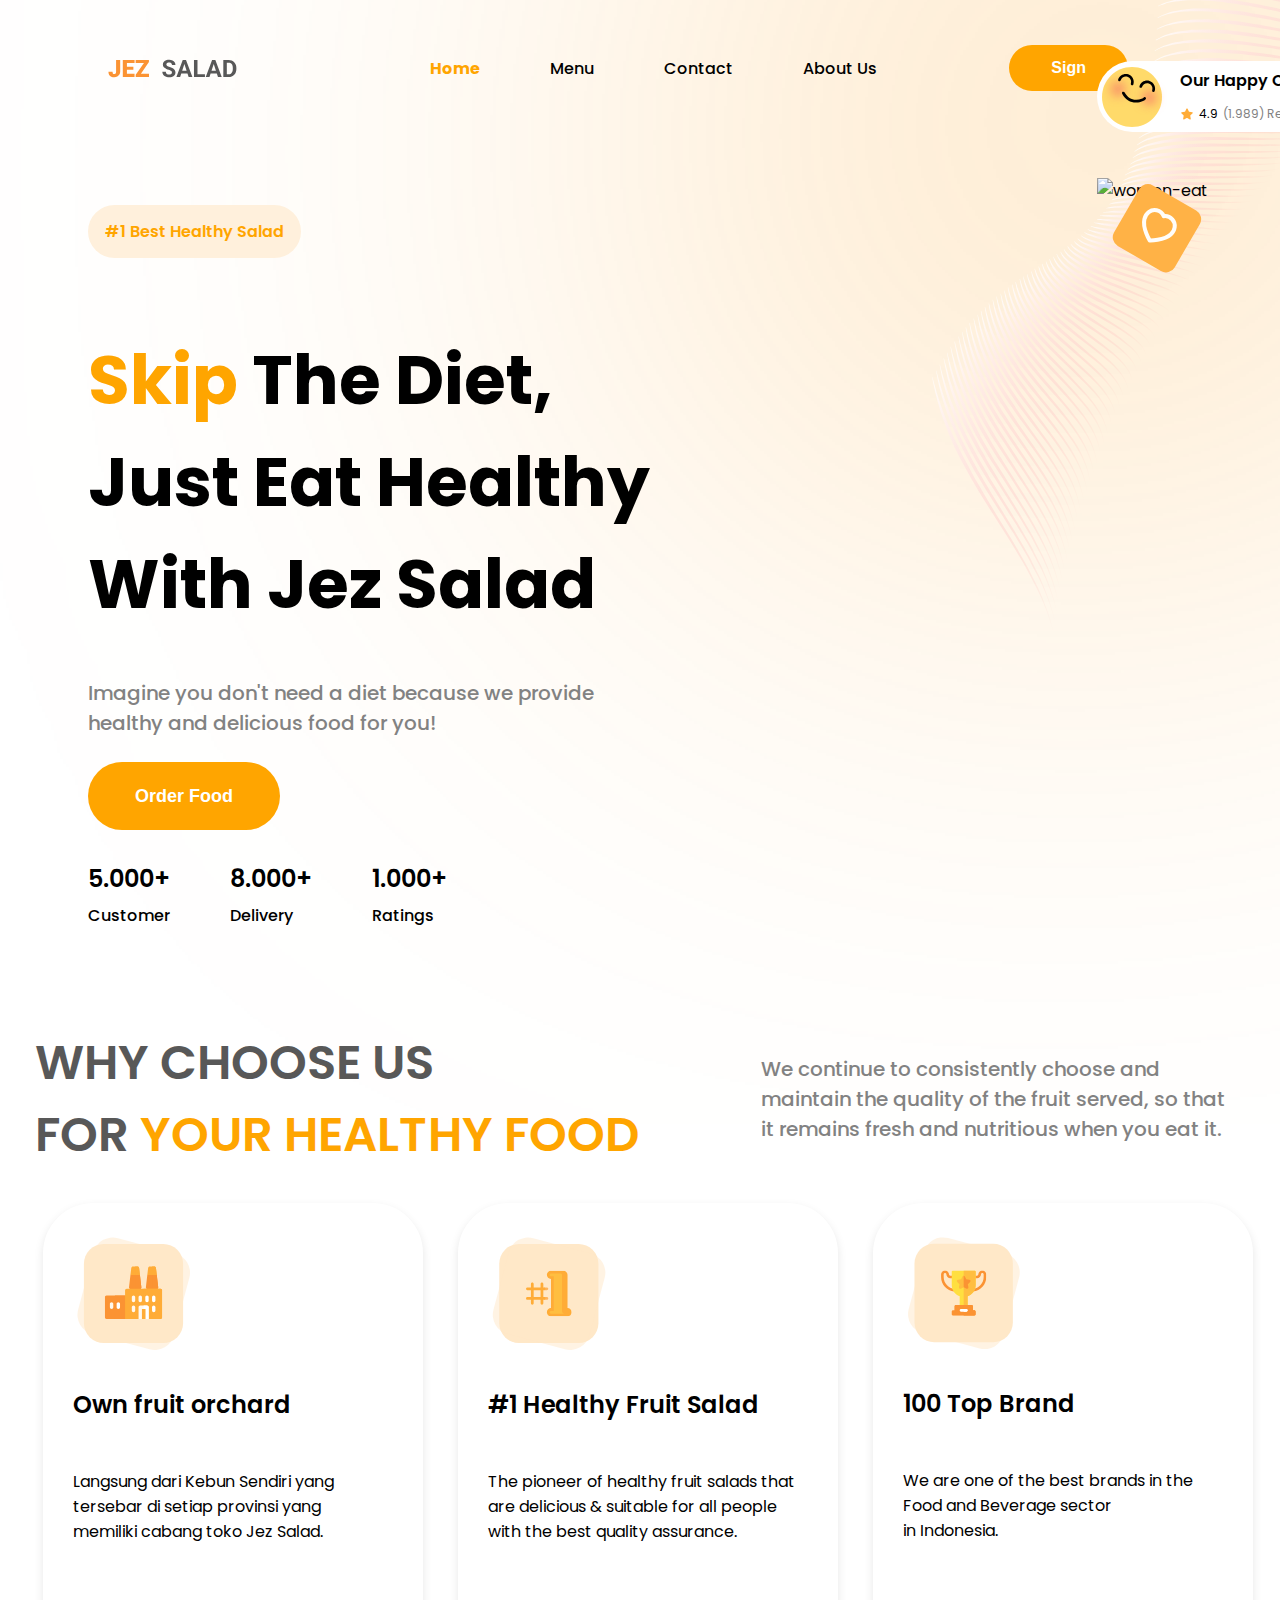
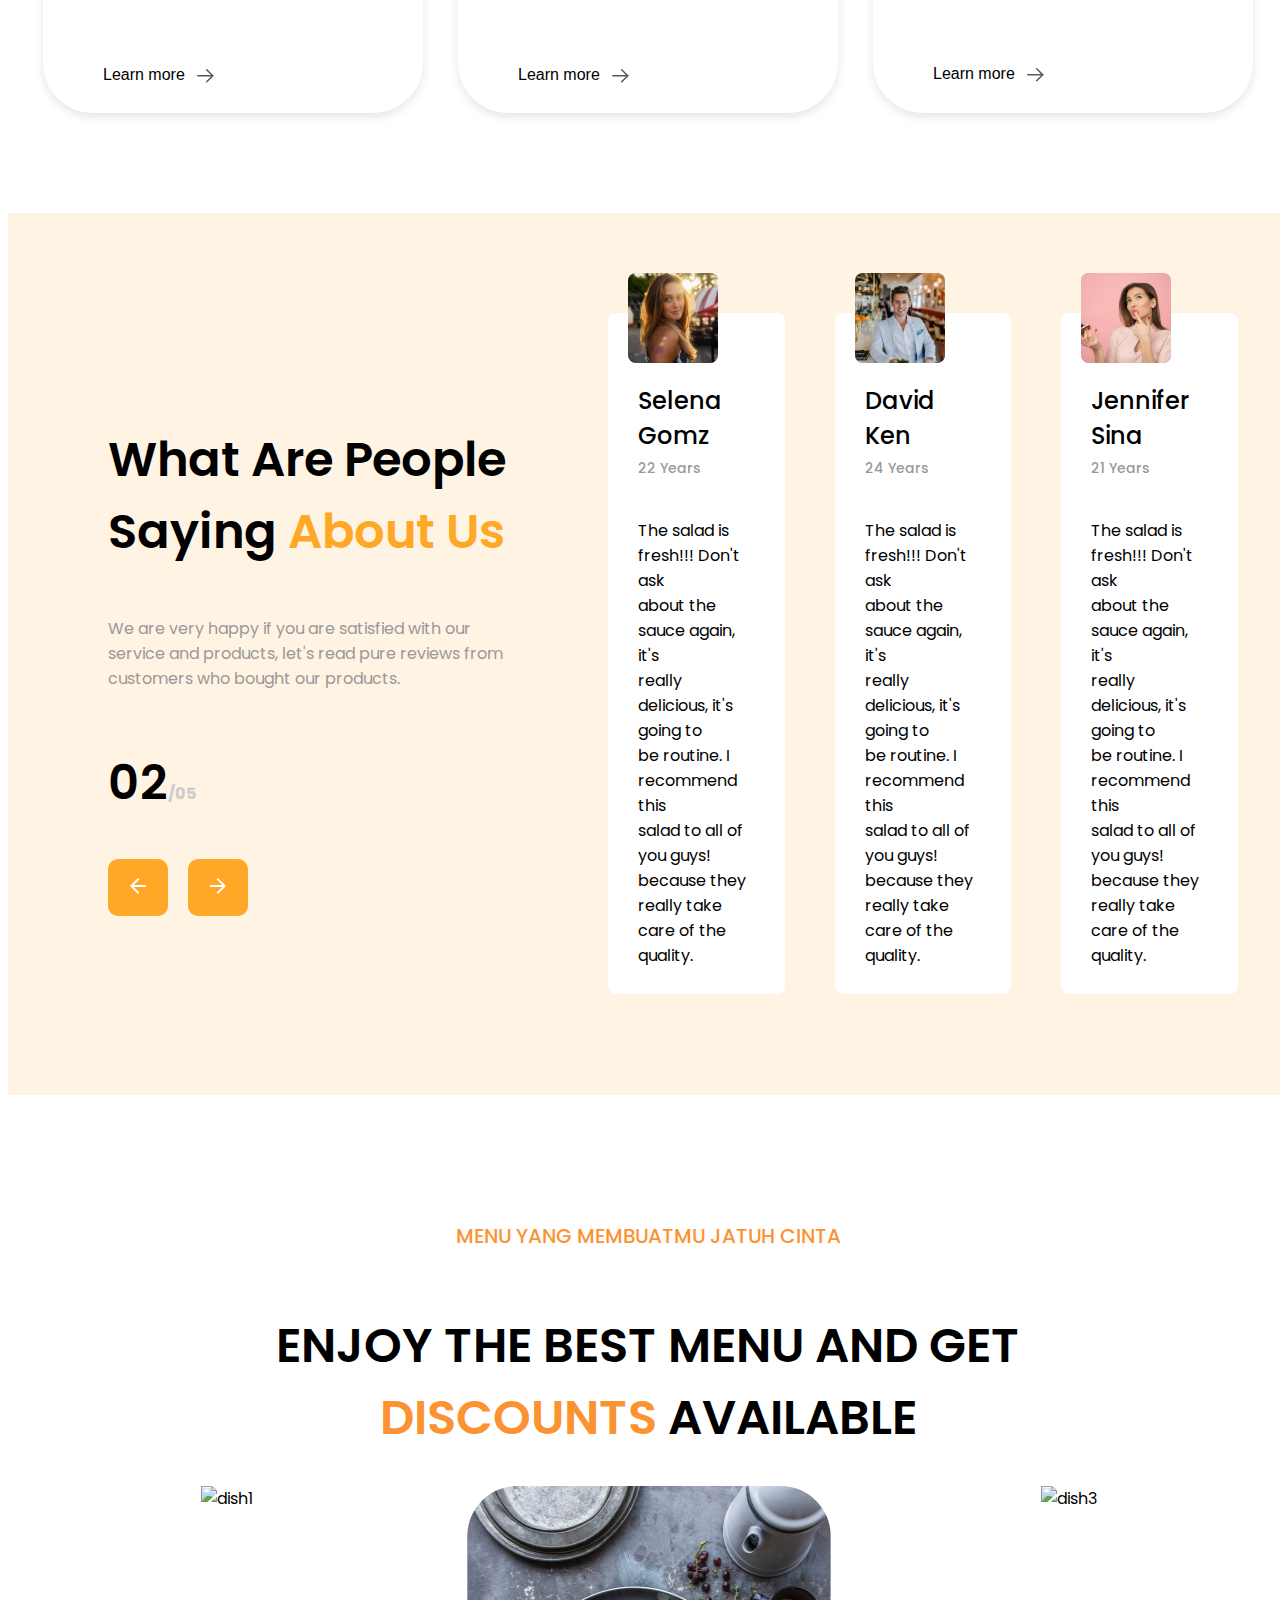
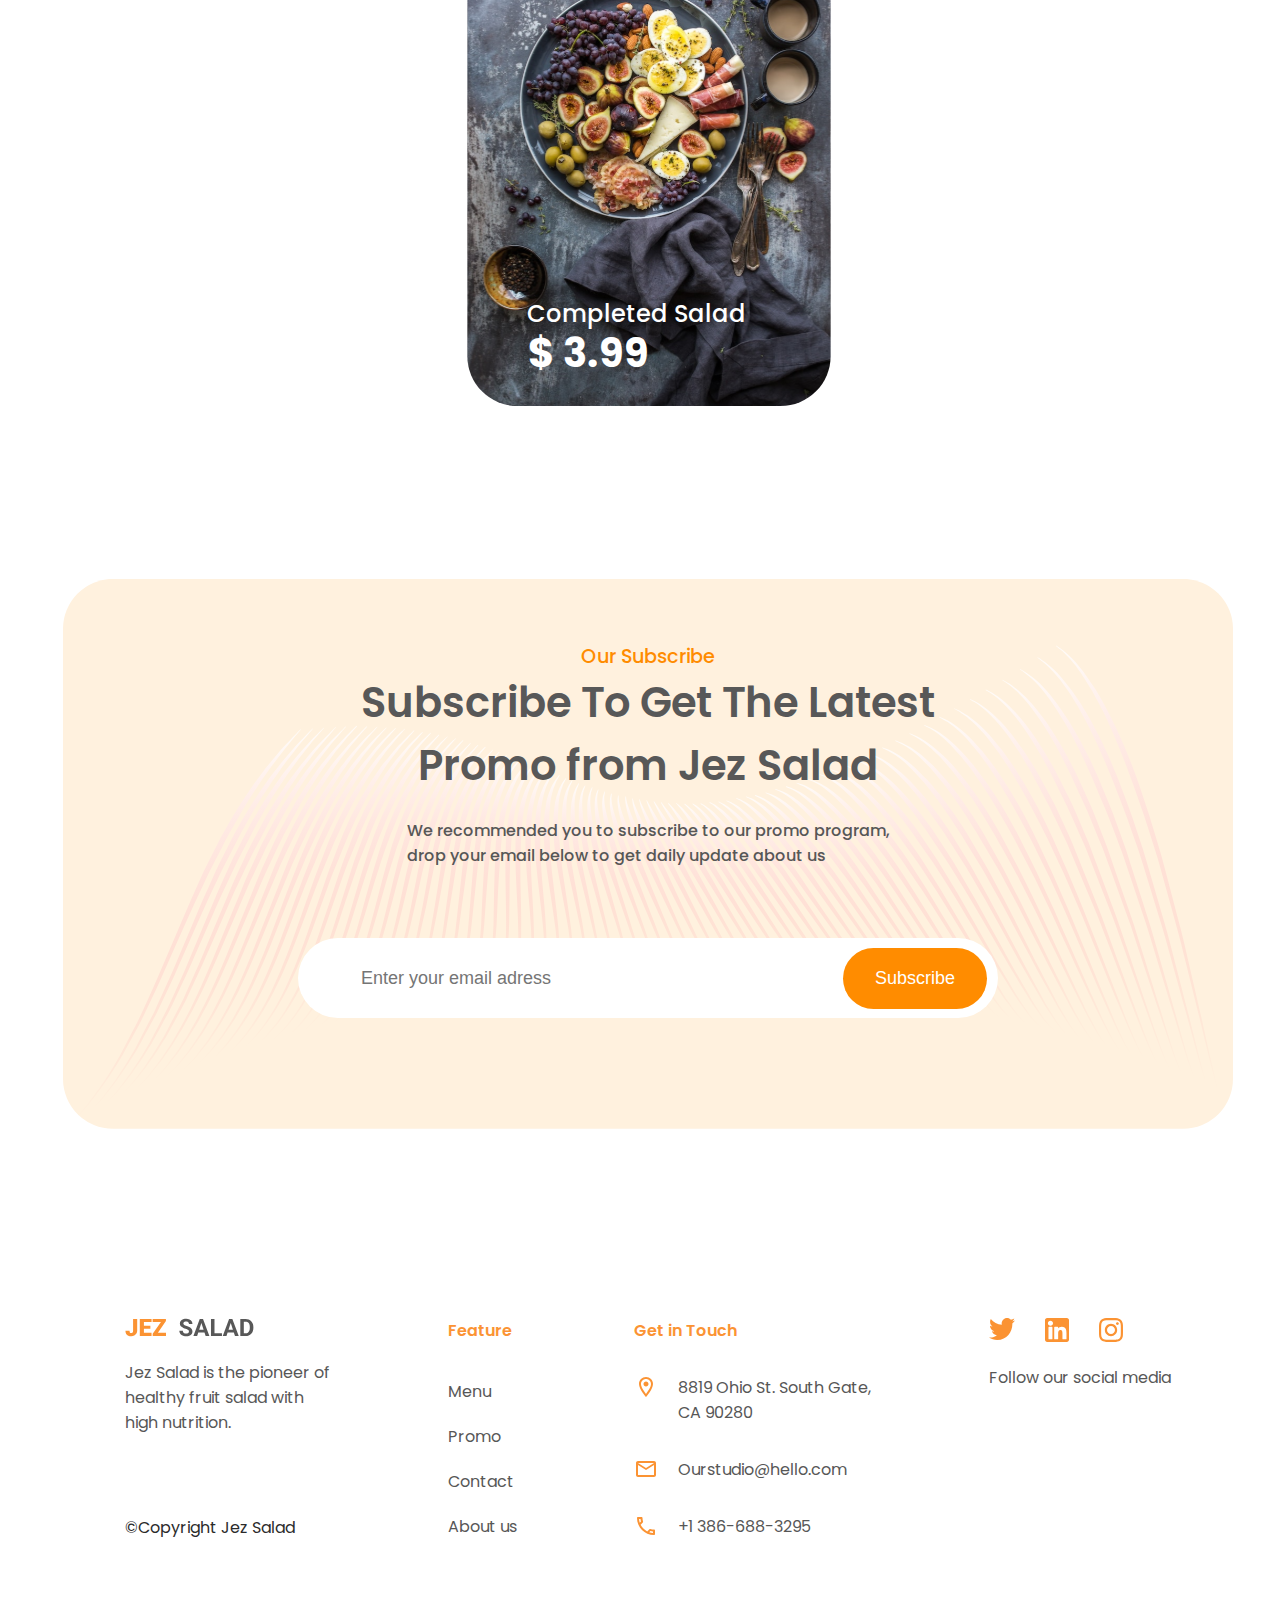
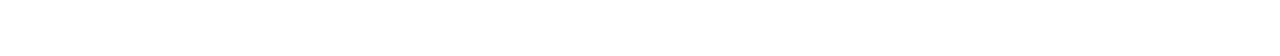
==== homework3/index.html @ 7408130c "homework3, added css, page is responsive exactly from 1200px ))" ====
<!DOCTYPE html>
<html lang="en">
    <head>
        <meta charset="UTF-8" />
        <meta name="viewport" content="width=device-width, initial-scale=1.0" />
        <title>Design</title>
        <link rel="stylesheet" href="style.css" />
        <link
            href="https://fonts.googleapis.com/css2?family=Poppins:wght@400;600&display=swap"
            rel="stylesheet"
        />
    </head>
    <body>
        <img class="bg-img" src="./pict/bg.svg" alt="blur" />
        <img class="bg-lines" src="./pict/bg_lines.svg" alt="bg-lines" />
        <header class="header">
            <img class="header-logo" src="./pict/LOGO.svg" alt="logo" />
            <nav class="header-nav">
                <a class="header-link" href="#">Home</a>
                <a class="header-link" href="#">Menu</a>
                <a class="header-link" href="#">Contact</a>
                <a class="header-link" href="#">About Us</a>
            </nav>
            <button class="sign-up-btn" onclick="">Sign</button>
        </header>
        <main class="main">
            <section class="banner">
                <div class="banner-left">
                    <h5 class="banner-subheader">#1 Best Healthy Salad</h5>
                    <h1 class="banner-header">
                        <span class="banner-skiptext">Skip</span> The Diet, Just
                        Eat Healthy With Jez Salad
                    </h1>
                    <p class="banner-text">
                        Imagine you don't need a diet because we provide healthy
                        and delicious food for you!
                    </p>
                    <button class="order-food-btn">Order Food</button>
                    <footer class="feature-information">
                        <div class="customer-info">
                            <h4 class="customer-amount">5.000+</h4>
                            <p class="customer-text">Customer</p>
                        </div>
                        <div class="delivery-info">
                            <h4 class="delivery-amount">8.000+</h4>
                            <p class="delivery-text">Delivery</p>
                        </div>
                        <div class="ratings-info">
                            <h4 class="ratings-amount">1.000+</h4>
                            <p class="ratings-text">Ratings</p>
                        </div>
                    </footer>
                </div>
                <div class="banner-right">
                    <img
                        class="women_picture"
                        src="./pict/women.svg"
                        alt="women-eat"
                    />
                    <img
                        class="heart_picture"
                        src="./pict/Heart.svg"
                        alt="heart"
                    />
                    <div class="banner-right-info">
                        <aside class="happy-customer">
                            <img
                                class="smile-pict"
                                src="./pict/smile.svg"
                                alt="smile"
                            />
                            <div class="happy-customer-review-text">
                                <h5 class="happy-customer-text">
                                    Our Happy Customer
                                </h5>
                                <div class="star-review">
                                    <img src="./pict/Star.svg" alt="star" />
                                    <p class="hp-points">4.9</p>
                                    <p class="hp-reviews">(1.989) Reviews</p>
                                </div>
                            </div>
                        </aside>
                        <div class="daily-calories">
                            <div class="calories-chart-info">
                                <p class="daily-cal-text">Daily Calories</p>
                                <h4 class="calories">123 Cal</h4>
                            </div>
                            <div class="calories-chart">
                                <progress
                                    class="calorie-progress"
                                    value="30"
                                    max="100"
                                ></progress>
                                <progress
                                    class="calorie-progress"
                                    value="50"
                                    max="100"
                                ></progress>
                                <progress
                                    class="calorie-progress"
                                    value="60"
                                    max="100"
                                ></progress>
                                <progress
                                    class="calorie-progress"
                                    value="55"
                                    max="100"
                                ></progress>
                                <progress
                                    class="calorie-progress"
                                    value="50"
                                    max="100"
                                ></progress>
                                <progress
                                    class="calorie-progress"
                                    value="70"
                                    max="100"
                                ></progress>
                                <progress
                                    class="calorie-progress"
                                    value="80"
                                    max="100"
                                ></progress>
                                <progress
                                    class="calorie-progress"
                                    value="85"
                                    max="100"
                                ></progress>
                            </div>
                        </div>
                    </div>
                </div>
            </section>
            <section class="achievements">
                <div class="achievements-text">
                    <h1 class="achievements-header">
                        WHY CHOOSE US <br />FOR
                        <span class="healthy-text">YOUR HEALTHY FOOD</span>
                    </h1>
                    <p class="text-achievements">
                        We continue to consistently choose and <br />
                        maintain the quality of the fruit served, so that<br />
                        it remains fresh and nutritious when you eat it.
                    </p>
                </div>
                <div class="achievements-container">
                    <article class="achievements-block">
                        <img
                            class="achievement-picture"
                            src="./pict/Icon.svg"
                            alt="factory"
                        />
                        <h4 class="achievements-name">Own fruit orchard</h4>
                        <p class="achievements-descr">
                            Langsung dari Kebun Sendiri yang<br />
                            tersebar di setiap provinsi yang<br />
                            memiliki cabang toko Jez Salad.<br />
                        </p>
                        <button class="learn-more">
                            Learn more
                            <img
                                src="./pict/Arrow - Right.svg"
                                alt="rigth-arrow"
                            />
                        </button>
                    </article>
                    <article class="achievements-block">
                        <img
                            class="achievement-picture"
                            src="./pict/Icon (1).svg"
                            alt="first-place"
                        />
                        <h4 class="achievements-name">
                            #1 Healthy Fruit Salad
                        </h4>
                        <p class="achievements-descr">
                            The pioneer of healthy fruit salads that<br />
                            are delicious & suitable for all people<br />
                            with the best quality assurance.<br />
                        </p>
                        <button class="learn-more">
                            Learn more
                            <img
                                src="./pict/Arrow - Right.svg"
                                alt="rigth-arrow"
                            />
                        </button>
                    </article>
                    <article class="achievements-block">
                        <img
                            class="achievement-picture"
                            src="./pict/Icon (2).svg"
                            alt="top100"
                        />
                        <h4 class="achievements-name">100 Top Brand</h4>
                        <p class="achievements-descr">
                            We are one of the best brands in the <br />
                            Food and Beverage sector <br />
                            in Indonesia. <br />
                        </p>
                        <button class="learn-more">
                            Learn more
                            <img
                                src="./pict/Arrow - Right.svg"
                                alt="rigth-arrow"
                            />
                        </button>
                    </article>
                </div>
            </section>
            <section class="reviews">
                <div class="reviews-left">
                    <h1 class="reviews-header">
                        What Are People <br />Saying
                        <span class="about-us-text">About Us</span>
                    </h1>
                    <p class="reviews-text">
                        We are very happy if you are satisfied with our <br />
                        service and products, let's read pure reviews from
                        <br />
                        customers who bought our products.
                    </p>
                    <div class="slider-indicators">
                        <h2 class="slider-indicator-curr">02</h2>
                        <p class="slider-indicator-total">/05</p>
                    </div>
                    <div class="slider-buttons">
                        <button class="slider-btn-left">
                            <img src="./pict/arrow_back.svg" alt="left-arrow" />
                        </button>
                        <button class="slider-btn-right">
                            <img
                                src="./pict/arrow_forward.svg"
                                alt="right-arrow"
                            />
                        </button>
                    </div>
                </div>
                <div class="reviews-container">
                    <article class="review">
                        <img
                            src="./pict/person1.svg"
                            class="person-pict"
                            alt="person1"
                        />
                        <h3 class="reviewer-name">Selena Gomz</h3>
                        <h5 class="reviewer-age">22 Years</h5>
                        <p class="reviewer-text">
                            The salad is fresh!!! Don't ask <br />
                            about the sauce again, it's <br />
                            really delicious, it's going to <br />
                            be routine. I recommend this <br />
                            salad to all of you guys! <br />
                            because they really take <br />
                            care of the quality.
                        </p>
                    </article>
                    <article class="review">
                        <img
                            src="./pict/person2.svg"
                            class="person-pict"
                            alt="person2"
                        />
                        <h3 class="reviewer-name">David Ken</h3>
                        <h5 class="reviewer-age">24 Years</h5>
                        <p class="reviewer-text">
                            The salad is fresh!!! Don't ask <br />
                            about the sauce again, it's <br />
                            really delicious, it's going to <br />
                            be routine. I recommend this <br />
                            salad to all of you guys! <br />
                            because they really take <br />
                            care of the quality.
                        </p>
                    </article>
                    <article class="review">
                        <img
                            src="./pict/person3.svg"
                            class="person-pict"
                            alt="person3"
                        />
                        <h3 class="reviewer-name">Jennifer Sina</h3>
                        <h5 class="reviewer-age">21 Years</h5>
                        <p class="reviewer-text">
                            The salad is fresh!!! Don't ask <br />
                            about the sauce again, it's <br />
                            really delicious, it's going to <br />
                            be routine. I recommend this <br />
                            salad to all of you guys! <br />
                            because they really take <br />
                            care of the quality.
                        </p>
                    </article>
                </div>
            </section>
            <section class="menu-section">
                <h4 class="menu-subheader">MENU YANG MEMBUATMU JATUH CINTA</h4>
                <h1 class="menu-header">
                    ENJOY THE BEST MENU AND GET <br />
                    <span class="discounts-text">DISCOUNTS</span> AVAILABLE
                </h1>
                <div class="menu-container">
                    <article class="dish">
                        <img src="./pict/dish1.svg" alt="dish1" />
                        <h4 class="dish-name">Mini Salad Yummy</h4>
                        <p class="dish-price">$ 2.99</p>
                    </article>
                    <article class="dish">
                        <img src="./pict/dish2.svg" alt="dish2" />
                        <h4 class="dish-name">Completed Salad</h4>
                        <p class="dish-price">$ 3.99</p>
                    </article>
                    <article class="dish">
                        <img src="./pict/dish3.svg" alt="dish3" />
                        <h4 class="dish-name">Salad Yummy Red</h4>
                        <p class="dish-price">$ 3.99</p>
                    </article>
                </div>
            </section>
            <section class="subscribe-section">
                <img
                    src="./pict/bg2.svg"
                    class="bg-subscribe"
                    alt="bg-subscribe"
                />
                <h3 class="subscribe-subheader">Our Subscribe</h3>
                <h1 class="subscribe-header">
                    Subscribe To Get The Latest <br />
                    Promo from Jez Salad
                </h1>
                <p class="subscribe-text">
                    We recommended you to subscribe to our promo program, <br />
                    drop your email below to get daily update about us
                </p>
                <form class="subscribe-form" action="" method="POST">
                    <div class="email-enter">
                        <input
                            class="input-email"
                            type="email"
                            id="email"
                            placeholder="Enter your email adress"
                        />
                        <button class="subcribe-btn">Subscribe</button>
                    </div>
                </form>
            </section>
            <footer class="footer-page">
                <div class="jez-salad">
                    <img src="./pict/LOGO.svg" alt="logo" />
                    <p class="jez-salad-text">
                        Jez Salad is the pioneer of <br />
                        healthy fruit salad with <br />
                        high nutrition.
                    </p>
                    <p class="copyright">©Copyright Jez Salad</p>
                </div>
                <div class="feature">
                    <p class="feature-header">Feature</p>
                    <nav class="footers-links">
                        <a class="footers-link" href="#">Menu</a>
                        <a class="footers-link" href="#">Promo</a>
                        <a class="footers-link" href="#">Contact</a>
                        <a class="footers-link" href="#">About us</a>
                    </nav>
                </div>
                <div class="get-in-touch">
                    <p class="get-in-touch-header">Get in Touch</p>
                    <p class="get-in-tch-social-media">
                        <img
                            class="footer-pict"
                            src="./pict/location_on.svg"
                            alt="location-img"
                        />
                        8819 Ohio St. South Gate, <br />CA 90280
                    </p>
                    <p class="get-in-tch-social-media">
                        <img
                            class="footer-pict"
                            src="./pict/email.svg"
                            alt="email-img"
                        />
                        Ourstudio@hello.com
                    </p>
                    <p class="get-in-tch-social-media">
                        <img
                            class="footer-pict"
                            src="./pict/call.svg"
                            alt="phoneNumber"
                        />
                        +1 386-688-3295
                    </p>
                </div>
                <div class="social-media">
                    <div class="social-media-links">
                        <a class="social-media-link" href="#">
                            <img src="./pict/twitter.svg" alt=""
                        /></a>
                        <a class="social-media-link" href="#">
                            <img src="./pict/linkedin (2) 1.svg" alt=""
                        /></a>
                        <a class="social-media-link" href="#">
                            <img src="./pict/instagram (2) 1.svg" alt=""
                        /></a>
                    </div>
                    <p class="follow-scl-media">Follow our social media</p>
                </div>
            </footer>
        </main>
    </body>
</html>
---- homework3/style.css ----
body {
    font-family: 'Poppins', sans-serif;
    width: 100%;
}
.main{
    width: 100%;
}
.header{
    display: flex;
    flex-direction: row;
    align-items: center;
    justify-content: space-between;
    padding: 20px 40px;
    height: 80px;
}
.header-logo{
    top: 10px;
    margin: 30px 60px;
}
.header-nav{
    display: flex;
    align-items: center;
    gap: 70px;
}
.header-link{
    text-decoration: none;
    color: black;
    white-space: pre-line;
    font-weight: 500;
}
.header-link:hover{
    color: #575757;
    text-decoration: underline;
}
.header-link:first-child{
    color: orange;
    font-weight: 700;
}
.sign-up-btn{
    margin-right: 10%;
    background-color: orange;
    color: white;
    border: none;
    padding: 14px 42px;
    font-size: 16px;
    border-radius: 100px;
    font-weight: 600;
    cursor: pointer;
    transition: background 0.5s ease;
}
.sign-up-btn:hover {
    background-color: darkorange;
}
.bg-img{
    position: absolute;
    top: 0;
    right: 0;
    width: 100%;
    z-index: -100;
}
.bg-lines{
    position: absolute;
    top: 0;
    right: 0;
    z-index: -99;
}


.banner{
    position: relative;
    display: flex;
    flex-direction: row;
    width: 100%;
}
.banner-left{
    display: flex;
    flex-direction: column;
    justify-content: flex-start;
    margin: 50px 80px;
    margin-right: 20px;
}
.banner-subheader{
    font-weight: 600;
    font-size: 16px;
    color: orange;
    background-color: #FFF0DC;
    border-radius: 100px;
    width: 213px;
    height: 53px;
    
    display: flex;
    justify-content: center;
    align-items: center;
    text-align: center;

}
.banner-header{
    width: 590px;
    height: 282px;
    font-weight: 700;
    font-size: 68px;
}

.banner-right{
    display: flex;
    flex-direction: column;
    margin: 50px 80px;
    margin-left: 20px;

    position: absolute;
    right: 0;
}
.women_picture{
    z-index: -99;
}
.heart_picture{
    position: absolute;
    width: 100px;
    top: 0;
    right: 0;
}
.banner-right-info{
    display: flex;
    flex-direction: row;
    align-items: center;

    position: absolute;
    bottom: 10px;
    gap: 50px;
}

.banner-skiptext{
    color: orange;
}
.banner-text{
    width: 510px;
    height: 64px;
    font-weight: 500;
    font-size: 20px;
    color: #828282;
}
.order-food-btn{
    background-color: rgb(255, 165, 0);
    color: white;
    border: none;
    padding: 24px 32px;
    width: 192px;
    height: 68px;
    font-size: 18px;
    border-radius: 100px;
    font-weight: 600;
    cursor: pointer;
    transition: background 0.5s ease;
}
.order-food-btn:hover {
    background-color: darkorange;
}
.happy-customer{
    background-color: white;
    border-radius: 50px;
    width: 288px;
    height: 65px;
    display: flex;
    padding: 3px;
    position: relative;
    align-items: center;
    text-align: center;
}
.smile-pict{
    position: absolute;
}
.happy-customer-review-text{
    margin-left: 80px;
    display: block;
    
}
.happy-customer-text{
    font-weight: 600;
    font-size: 16px;
    margin-top: 10px;
    margin-bottom: 0px;
}
.star-review{
    display: flex;
    align-items: center;
    text-align: left;
    gap: 5px;
    margin-top: 0px;
}
.hp-points{
    font-size: 12px;
    font-weight: 400;
}
.hp-reviews{
    width: max-content;
    font-size: 12px;
    font-weight: 400;
    color: #828282;
}

.daily-calories{
    background-color: #FFFFFFE5;
    border-radius: 28px;
    width: 168px;
    height: 193px;
    display: block;
    position: relative;
    align-items: center;
    text-align: center;
    left: 70px;
    top: 35px;
}
.calories-chart-info{
    display: block;
    text-align: left;
    padding: 20px;
    padding-top: 10px;
    width: 111px;
    height: 64px;

}

.daily-cal-text{
    font-size: 16px;
    font-weight: 500;
    margin-top: 10px;
    margin-bottom: 10px;
    height: 18px;
}
.calories{
    font-size: 24px;
    font-weight: 600;
    margin-top: 10px;
    margin-bottom: 10px;
}
.calorie-progress{
    width: 99px;
    height: 10px;
    -webkit-appearance: none;
    appearance: none;
    transform: rotate(-90deg);
    margin: 0 -25px;
    
}
.calorie-progress::-webkit-progress-bar{
    background-color: #F5F5F5;
    border-radius: 10px;
}

.calorie-progress::-webkit-progress-value{
    background: linear-gradient(180deg, #FB9333, #FFD7A0);
    border-radius: 10px;
}
.calories-chart {
    display: flex;
    justify-content: space-evenly;
    align-items: flex-end;
    height: 40px;
    width: 140px;
    padding-left: 12px;

}
.feature-information {
    display: flex;
    flex-direction: row;
    justify-content: start;
    gap: 60px;
    align-items: center;
    
}

.customer-amount, .delivery-amount, .ratings-amount {
    font-size: 24px;
    font-weight: 600;
    height: 10px;
}

.customer-text, .delivery-text, .ratings-text {
    font-size: 16px;
    font-weight: 500;
}
.achievements{
    position: relative;
    width: 100%;
    display: flex;
    flex-direction: column;
}
.achievements-text{
    display: flex;
    flex-direction: row;
    align-items: center;
    justify-content: space-evenly;
}

.achievements-header{
    font-weight: 600;
    font-size: 48px;
    color: #585858;
    width: 700px;
}
.healthy-text {
    color: rgb(255, 165, 0);
}

.text-achievements {
    font-weight: 500;
    font-size: 20px;
    color: #828282;
    width: 500px;
}

.achievements-container {
    display: flex;
    flex-direction: row;
    justify-content: space-evenly;
    align-items: center;
}
.achievement-picture{
    width: 122px;
}

.achievements-block {
    display: flex;
    flex-direction: column;
    align-content: center;

    background-color: white;
    border-radius: 50px;
    border-color: #2B2B2B;
    width: 320px;
    height: 450px;
    padding: 30px;
    box-shadow: 0px 4px 10px rgba(0, 0, 0, 0.1);
    transition: box-shadow 0.6s ease-in-out;
}
.achievements-block:hover{
    box-shadow: 0px 20px 100px rgba(190, 188, 97, 0.3); /* Stronger shadow on hover */
}
.achievements-name {
    font-size: 24px;
    font-weight: 600;
}
.achievements-descr{
    font-size: 16px;
    font-weight: 400;
}
.learn-more {
    display: flex;
    flex-direction: row;
    align-items: center;
    justify-content: flex-start;
    gap: 8px;
    background-color: white;
    border-radius: 100px;
    border: none;
    color: black;
    padding: 16px 30px;
    width: 180px;
    height: 50px;
    font-size: 16px;
    cursor: pointer;
    transition: background 0.5s ease;
    margin-top: 90px;
}
.learn-more:hover {
    background-color: rgb(255, 140, 0);
    color: white;
}

.reviews {
    background-color: #FFE8C780;
    position: relative;
    display: flex;
    flex-direction: row;
    align-items: center;
    justify-content: space-evenly;

    height: 682px;
    padding: 100px 50px;
    margin-top: 100px;
    margin-bottom: 100px;
}
.reviews-left{
    position: relative;
    display: flex;
    flex-direction: column;
    align-content: start;
    padding-left: 50px;
}

.reviews-header {
    font-size: 48px;
    font-weight: 600;
    width: 500px;
}
.about-us-text {
    color: #FFA726;
}
.reviews-text{
    font-size: 16px;
    font-weight: 400;
    color: #999999;
}

.slider-indicators {
    display: flex;
    align-items: baseline;
}
.slider-indicator-curr {
    font-weight: 600;
    font-size: 48px;
}
.slider-indicator-total {
    font-weight: 700;
    font-size: 16px;
    color: #CCCCCC;
}
.slider-buttons {
    display: flex;
    align-items: center;
    gap: 20px;
}
.slider-btn-left, .slider-btn-right {
    background-color: #FFA726;
    border: none;
    border-radius: 10px;
    padding: 15px 18px;
}

.reviews-container {
    display: flex;
    flex-direction: row;
    justify-content: space-evenly;
    align-items: center;
    padding: 100px 0px;
    gap: 50px;
}

.review {
    display: flex;
    flex-direction: column;
    align-items: start;
    position: relative;
    height: 20%;
    width: 50%;
    background-color: white;
    border-radius: 8px;
    padding: 70px 30px;
    padding-bottom: 10px

}

.reviewer-name{
    font-weight: 500;
    font-size: 24px;
    margin: 0;
}
.reviewer-age{
    font-weight: 500;
    font-size: 14px;
    color: #999999;
    margin-top: 5px;
}

.reviewer-text{
    font-size: 16px;
    font-weight: 400;
    text-align: left;
}
.person-pict {
    width: 90px;
    position: absolute;
    top: -40px;
    left: 20px;
}

.menu-section {
    display: flex;
    flex-direction: column;
    margin-top: 100px;
    margin-bottom: 100px;

    position: relative;
}

.menu-subheader {
    font-weight: 500;
    font-size: 20px;
    color: #FB9333;
    text-align: center;
}
.menu-header{
    font-weight: 600;
    font-size: 48px;
    text-align: center;
}
.discounts-text {
    color: #FB9333;
}


.menu-container {
    display: flex;
    flex-direction: row;
    justify-content: space-evenly;
    gap: 20px;
}

.dish {
    display: flex;
    flex-direction: column;
    align-items: center;
    text-align: left;
}


.dish-name {
    font-size: 24px;
    font-weight: 500;
    margin-top: -110px;
    color: #FFFFFF;
    padding-right: 25px;
}

.dish-price {
    font-weight: 700;
    font-size: 40px;
    color: white;
    margin-top: -40px;
    padding-right: 120px;
}

.subscribe-section {
    position: relative;
    display: flex;
    flex-direction: column;
    align-items: center;
    margin-top: 200px;
    width: 100%;
}

.bg-subscribe {
    position: absolute;
    transform: translate(0%, -8%);
    z-index: 0;
    
}
.subscribe-subheader{
    font-size: 1.2rem;
    font-weight: 500;
    color: rgb(255, 140, 0);
    z-index: 1;
    position: relative;
    margin-bottom: 0;
}
.subscribe-header {
    font-size: 2.6rem;
    font-weight: 600;
    color: #585858;
    z-index: 1;
    position: relative;
    text-align: center;
    margin-top: 0;
    margin-bottom: 5px;
}

.subscribe-text {
    font-size: 26x;
    font-weight: 500;
    color: #575757;
    z-index: 1;
    position: relative;
    margin-bottom: 70px;
}

.email-enter {
    display: flex;
    flex-direction: row;
    justify-content: center;
    align-items: center;
    position: relative;
    background-color: white;
    width: 700px;
    height: 80px;
    border-radius: 100px;
}

.input-email {
    border: none;
    width: 450px;
    height: 45px;
    font-size: 18px;
    font-weight: 400;
    color: #575757;
    text-align: left;
    margin-left: 50px;
}

.subcribe-btn {
    background:rgb(255, 140, 0);
    transition: background 0.3s ease-in-out;
    color: white;
    border: none;
    padding: 20px 32px;
    font-size: 18px;
    font-weight: 500;
    border-radius: 100px;
    cursor: pointer;
    margin-left: 30px;
}
.subcribe-btn:hover{
    background: #FFA726;
}

.footer-page {
    display: flex;
    flex-direction: row;
    justify-content: space-evenly;
    margin-top: 300px;
    margin-bottom: 100px;
}

.jez-salad-text {
    font-size: 16px;
    font-weight: 400;
    color:#575757;
}
.copyright {
    font-size: 16px;
    font-weight: 400;
    color:#2B2B2B;
    margin-top: 80px;
}

.feature{
    display: flex;
    flex-direction: column;
    align-items: flex-start;
    gap: 20px;
}
.feature-header {
    font-size: 16px;
    font-weight: 600;
    color:#FB9333;
    margin-top: 0px;
}
.get-in-touch-header{
    margin-top: 0px;
}
.footers-links{
    display: flex;
    flex-direction: column;
    gap: 20px;
}
.footers-link {
    text-decoration: none;
    color:#575757;
    white-space: pre-line;
    font-weight: 400;
    font-size: 16px;
}
.footers-link:hover{
    text-decoration: underline;
    color: #FFA726;
}

.get-in-touch {
    display: flex;
    flex-direction: column;
    align-items: start;
}
.get-in-touch-header {
    color: #FB9333;
    font-size: 16px;
    font-weight: 600;
}

.get-in-tch-social-media {
    display: flex;
    align-items: start;
    font-size: 16px;
    font-weight: 400;
    color: #575757;
}
.footer-pict{
    margin-right: 20px;
}

.social-media {
    display: flex;
    flex-direction: column;
    align-items: flex-start;
    
}
.follow-scl-media {
    font-size: 16px;
    font-weight: 400;
    color: #575757;
}
.social-media-links {
    display: flex;
    gap: 30px;
}
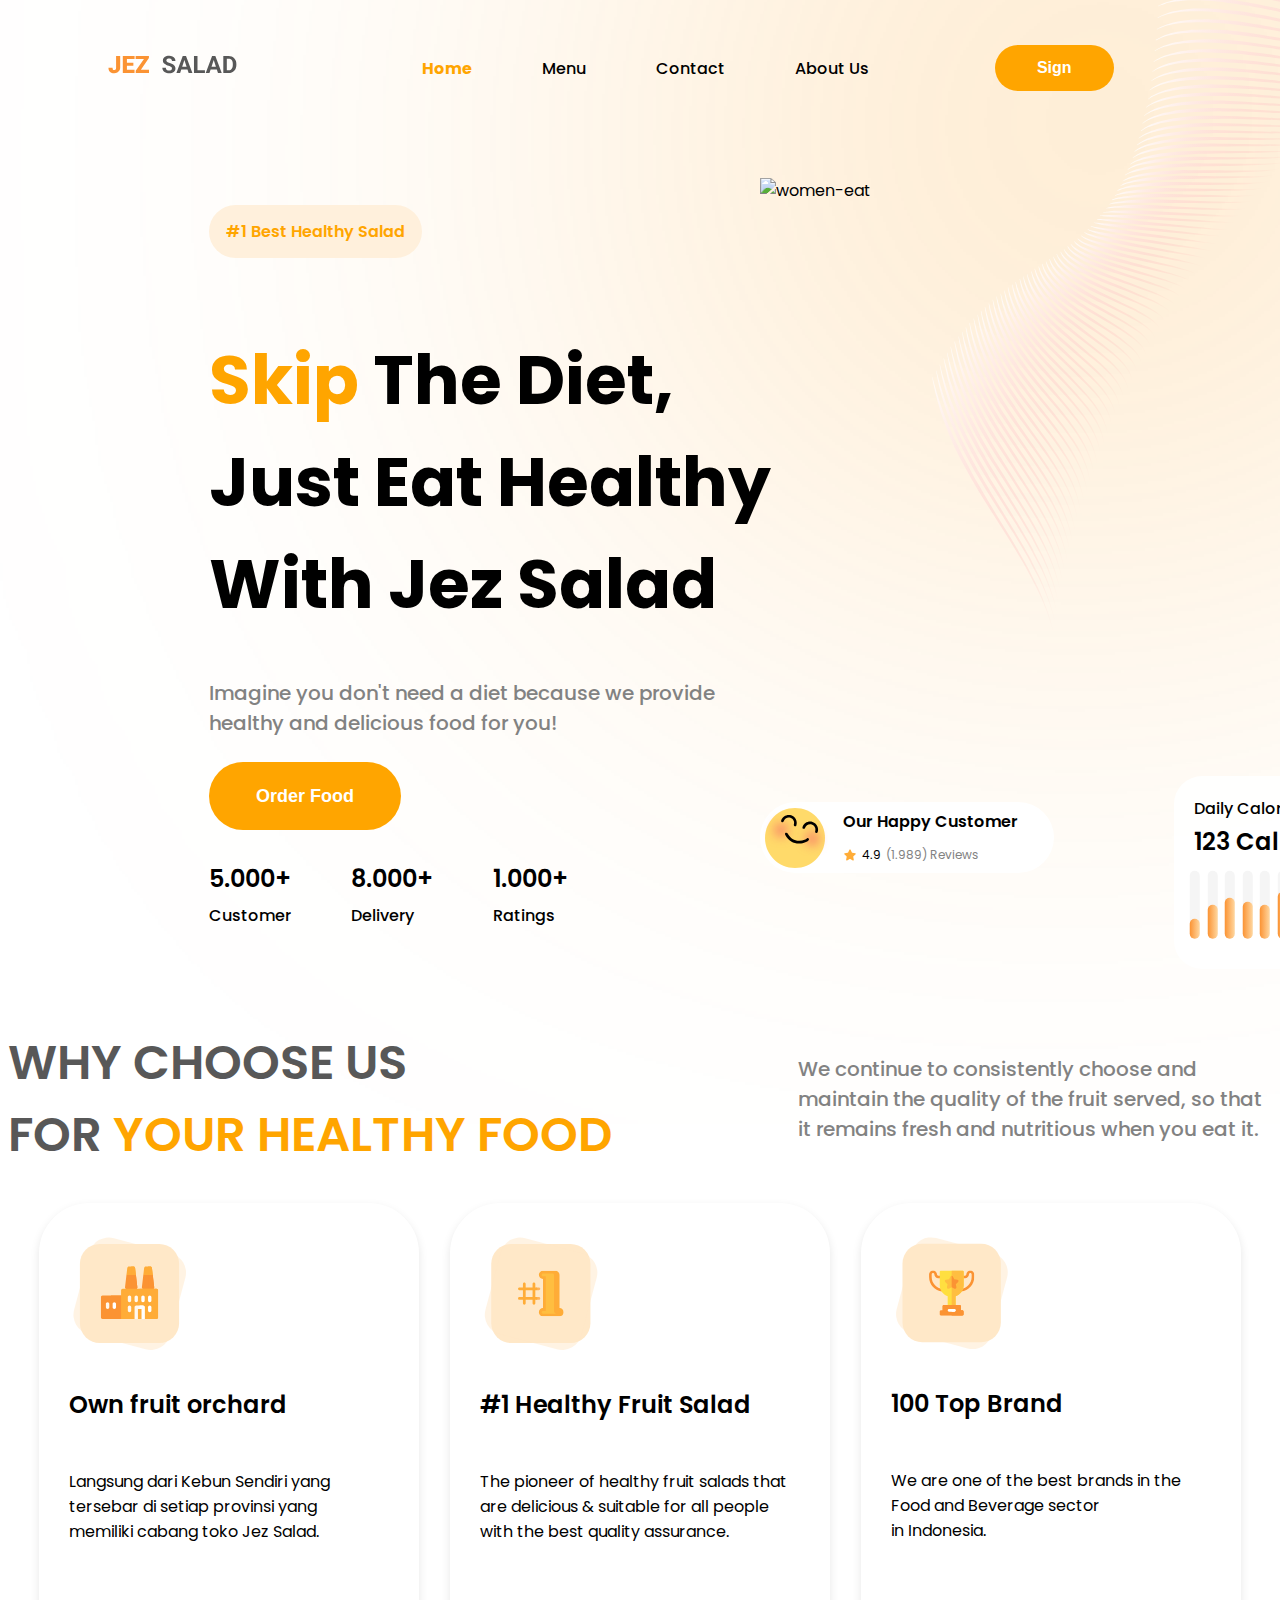
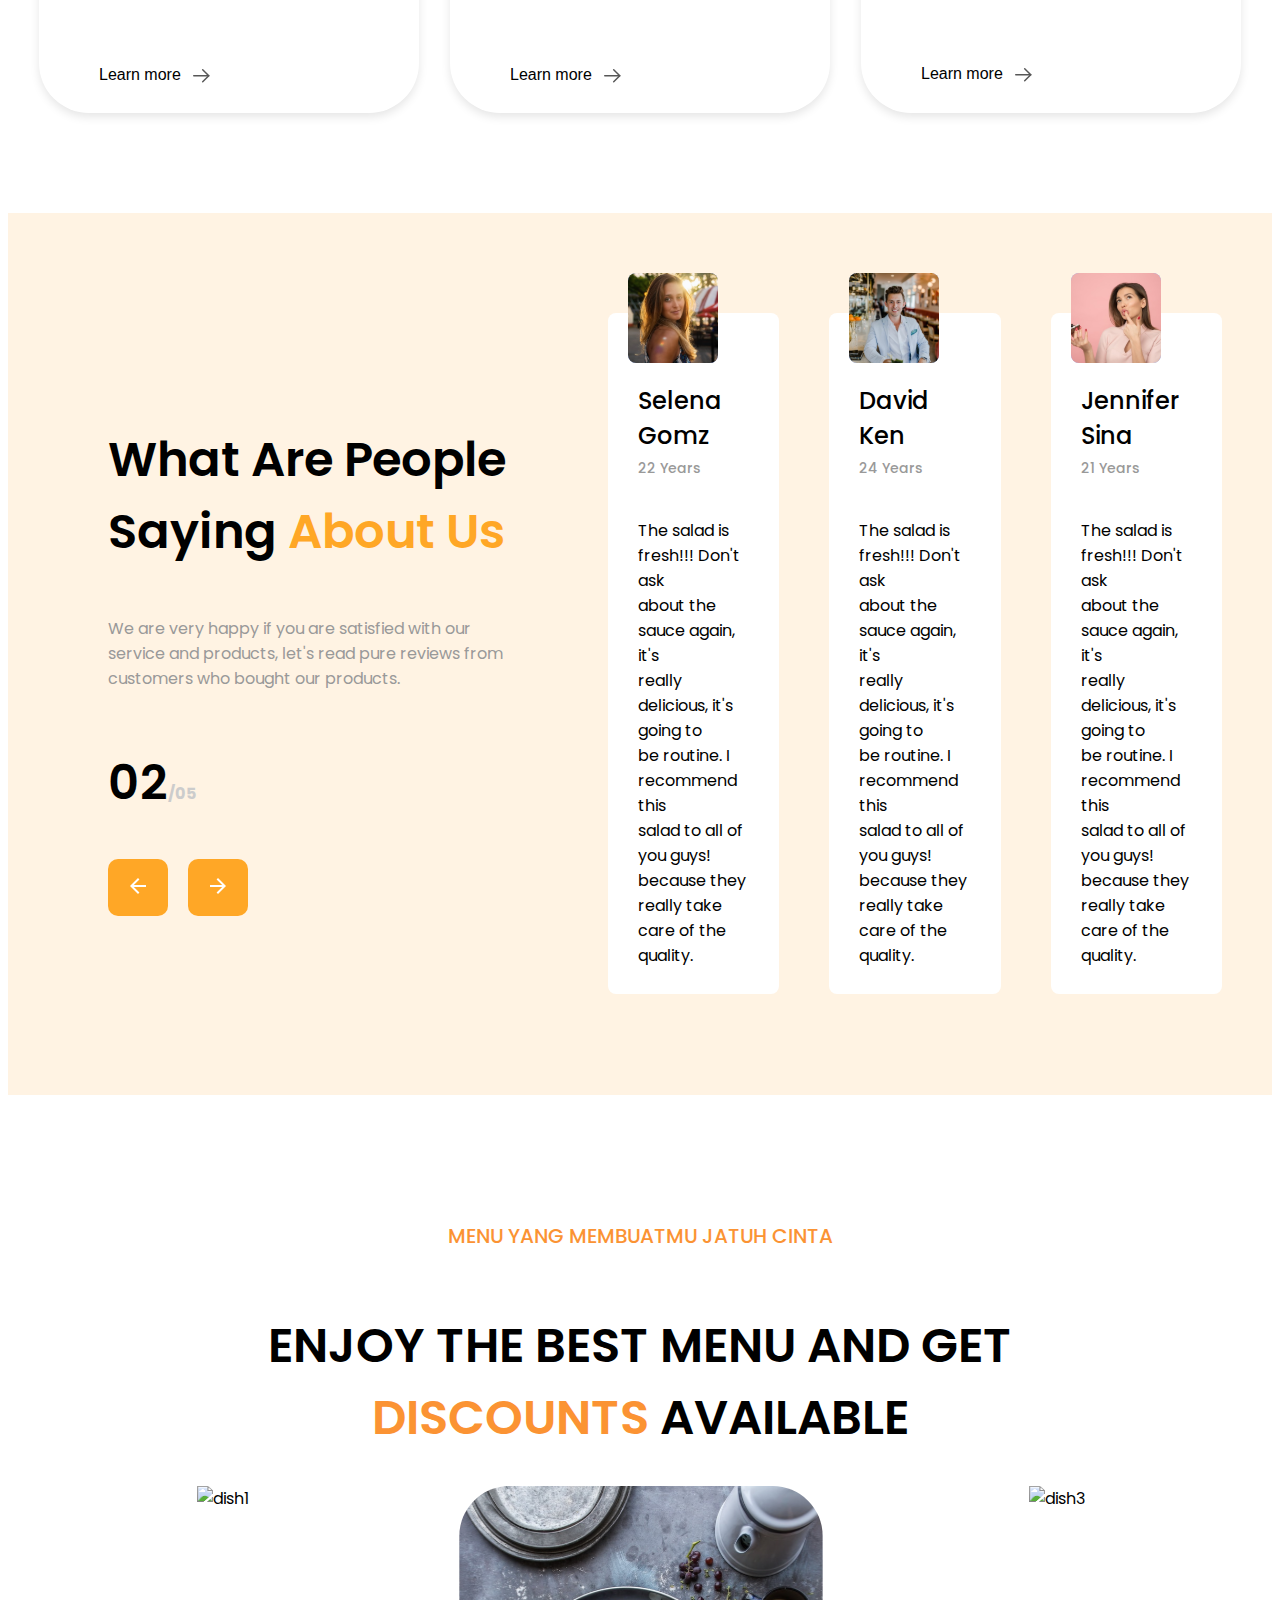
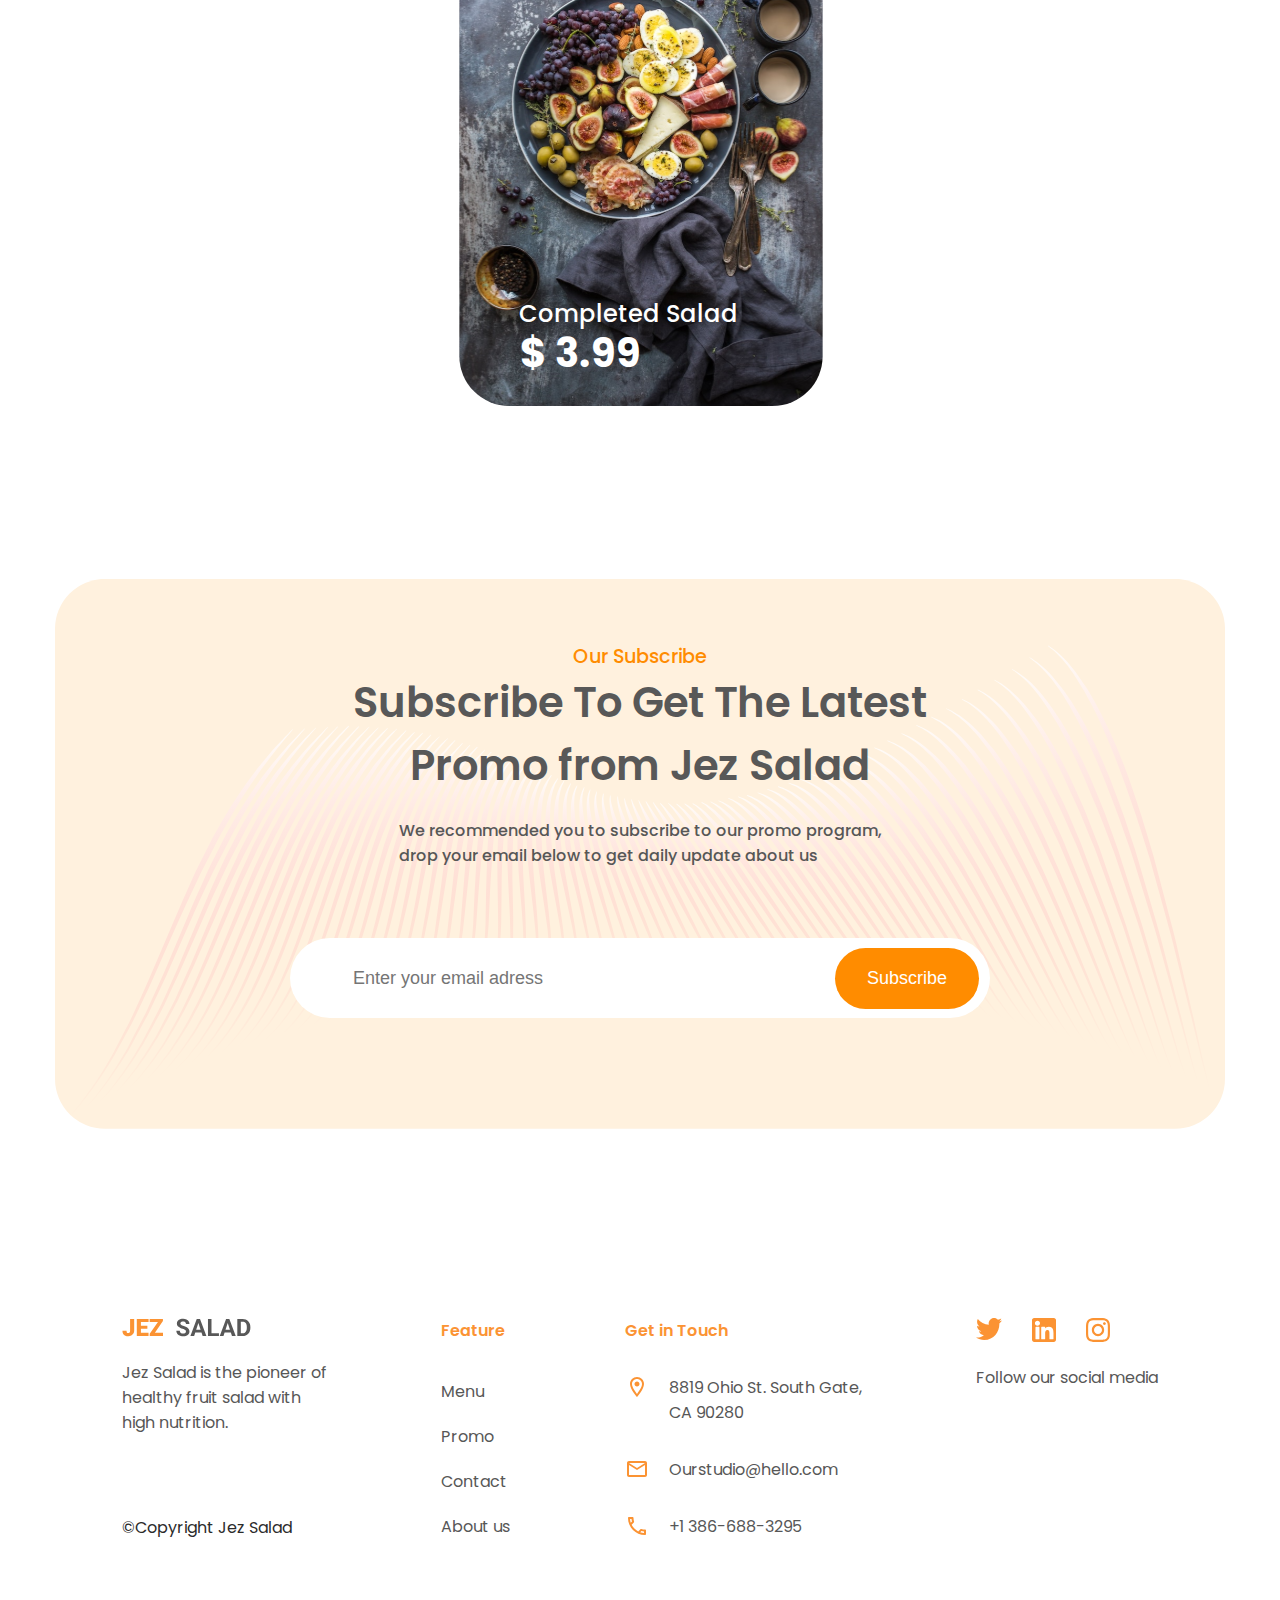
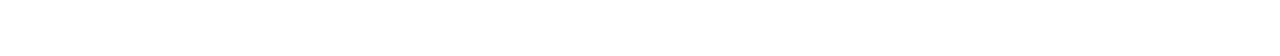
==== commit 7c4fc02d: "added media for women picture, some fixes" ====
--- a/homework3/index.html
+++ b/homework3/index.html
@@ -14,7 +14,9 @@
         <img class="bg-img" src="./pict/bg.svg" alt="blur" />
         <img class="bg-lines" src="./pict/bg_lines.svg" alt="bg-lines" />
         <header class="header">
-            <img class="header-logo" src="./pict/LOGO.svg" alt="logo" />
+            <a href="#">
+                <img class="header-logo" src="./pict/LOGO.svg" alt="logo" />
+            </a>
             <nav class="header-nav">
                 <a class="header-link" href="#">Home</a>
                 <a class="header-link" href="#">Menu</a>
--- a/homework3/style.css
+++ b/homework3/style.css
@@ -1,6 +1,6 @@
 body {
     font-family: 'Poppins', sans-serif;
-    width: 100%;
+    max-width: 100%;
 }
 .main{
     width: 100%;
@@ -65,12 +65,12 @@
     z-index: -99;
 }
 
-
 .banner{
     position: relative;
     display: flex;
     flex-direction: row;
     width: 100%;
+    justify-content: space-evenly;
 }
 .banner-left{
     display: flex;
@@ -106,18 +106,23 @@
     flex-direction: column;
     margin: 50px 80px;
     margin-left: 20px;
-
-    position: absolute;
-    right: 0;
-}
+    position: relative;
+}
+@media (max-width: 1500px){
+    .banner-right{
+        right: 200px;
+    }
+}
+
 .women_picture{
+    position: relative;
     z-index: -99;
 }
 .heart_picture{
-    position: absolute;
+    position: relative;
     width: 100px;
-    top: 0;
-    right: 0;
+    left: 550px;
+    bottom: 700px;
 }
 .banner-right-info{
     display: flex;
@@ -290,6 +295,7 @@
     flex-direction: row;
     align-items: center;
     justify-content: space-evenly;
+    gap: 10%;
 }
 
 .achievements-header{
@@ -700,10 +706,4 @@
 .social-media-links {
     display: flex;
     gap: 30px;
-}
-
-
-
-
-
-
+}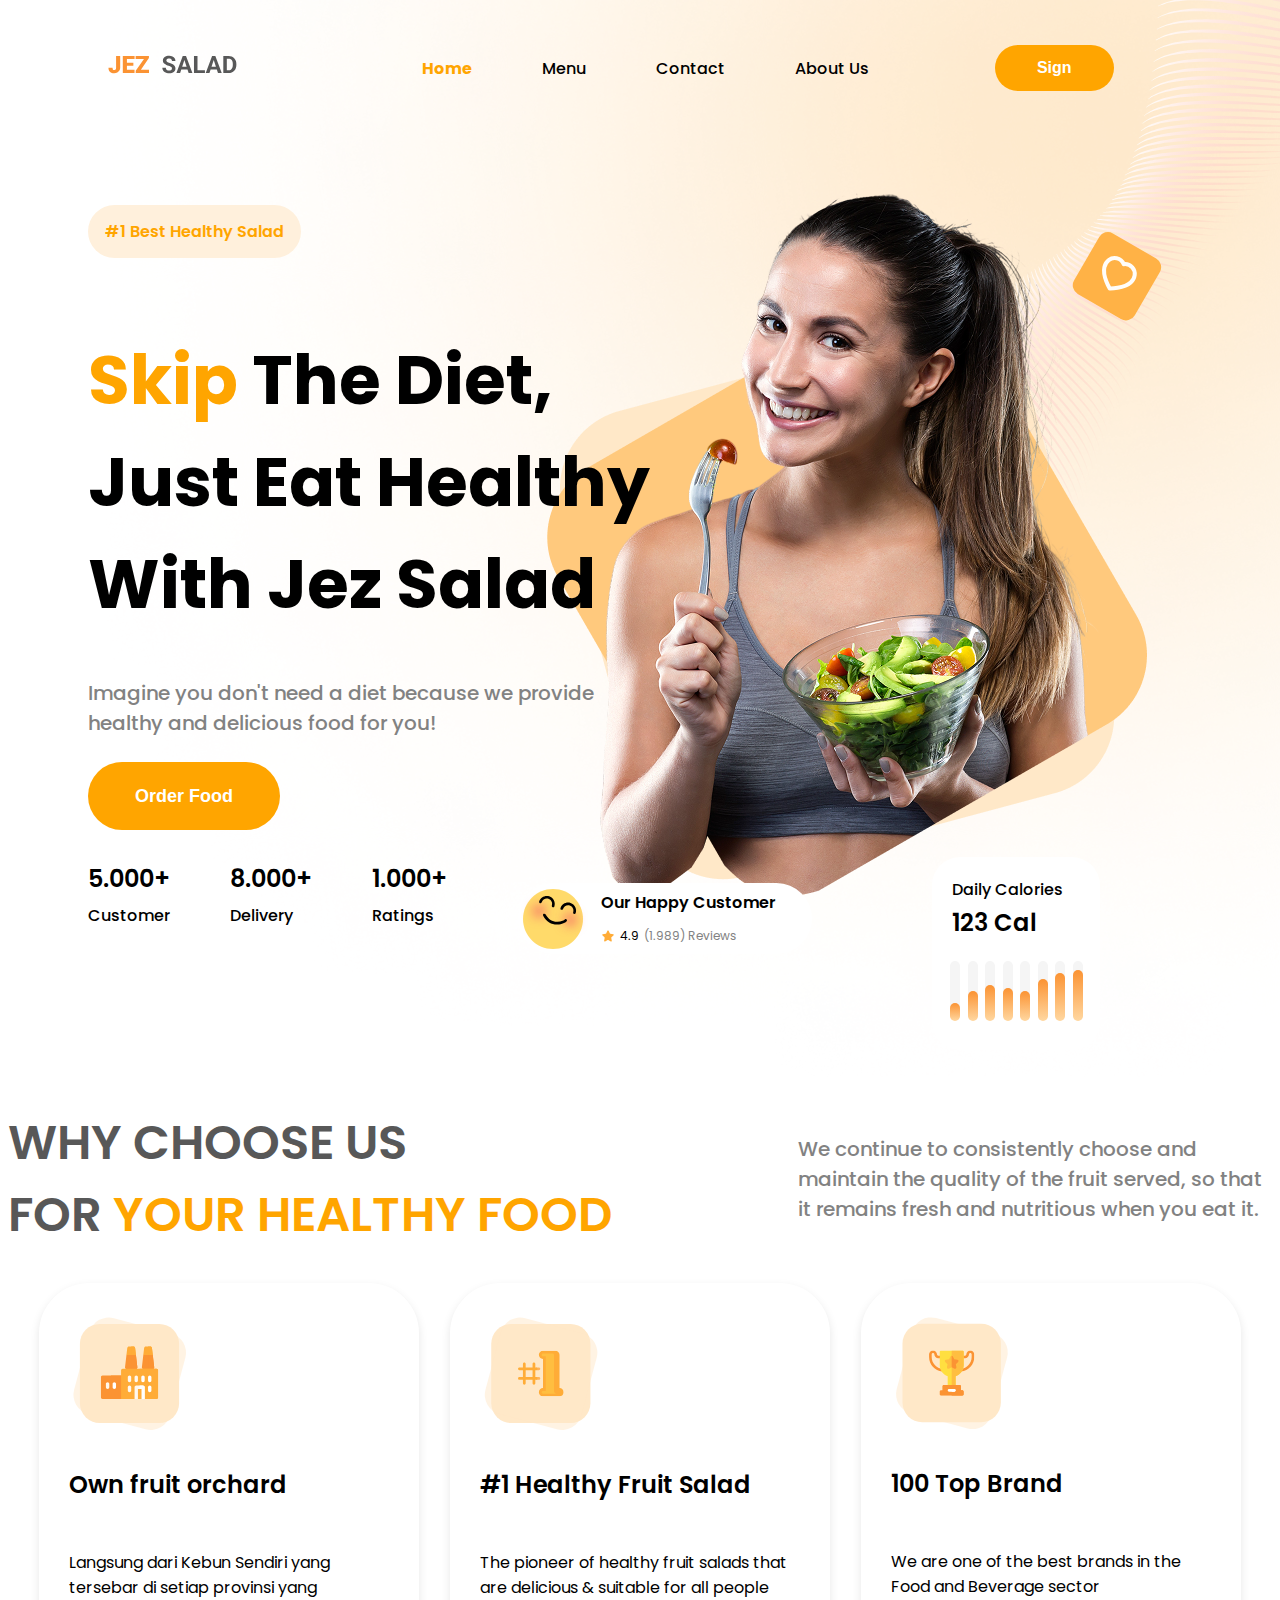
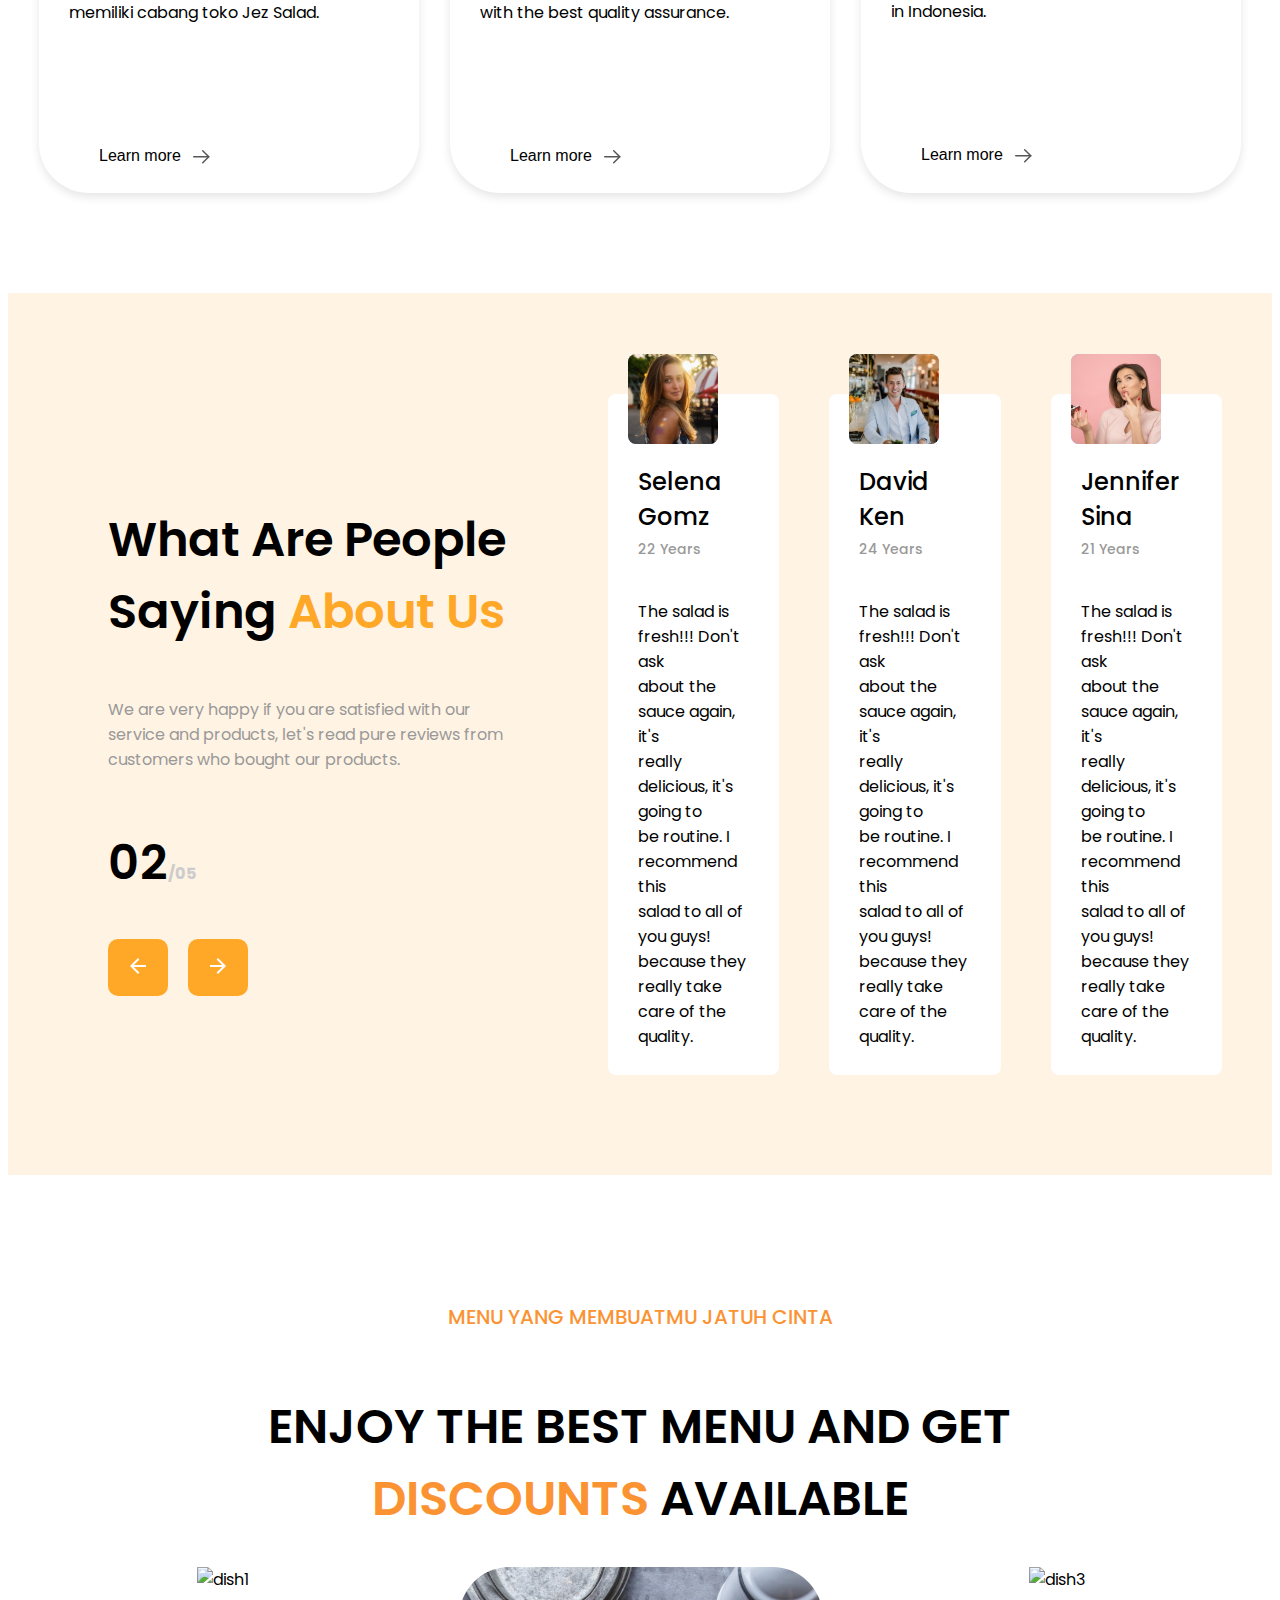
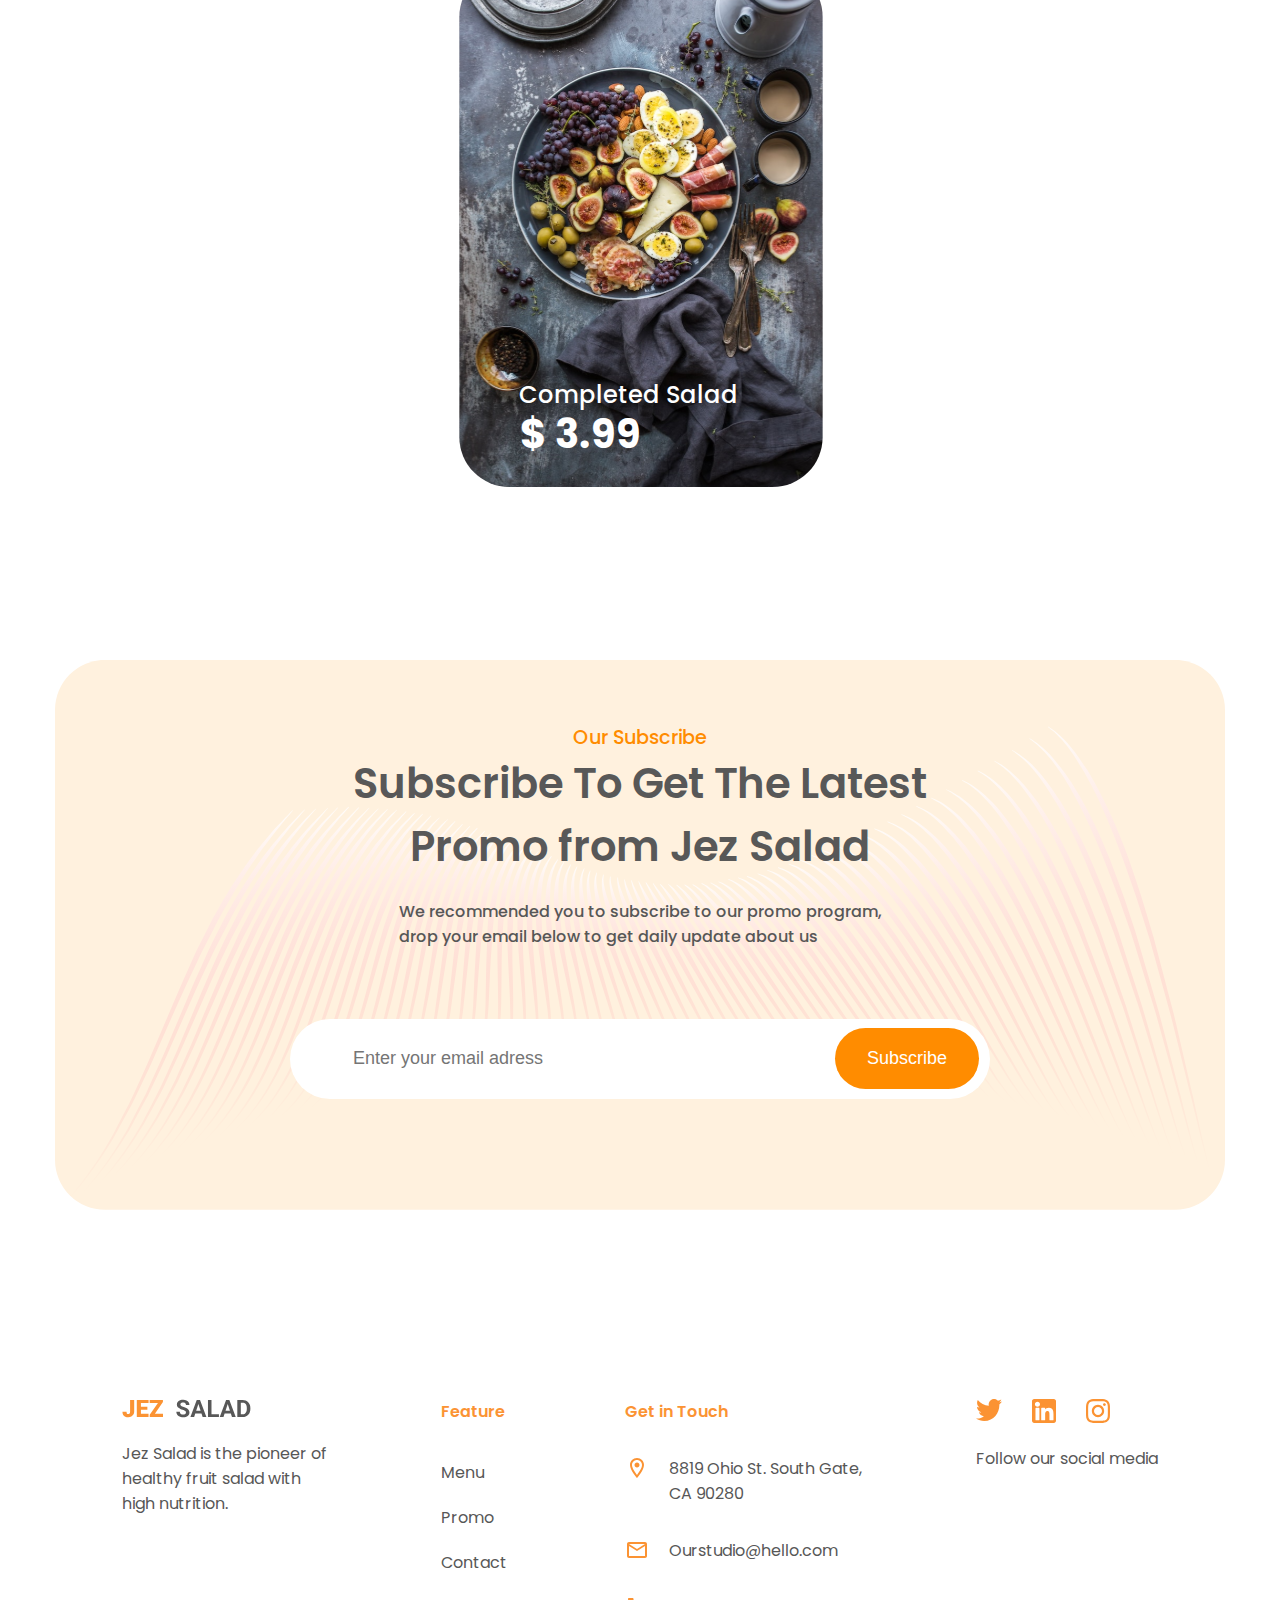
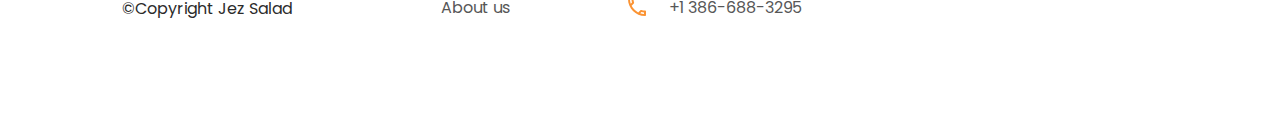
==== commit db156c51: "remade bars, because progress ones did not want to work with mozilla browser, + some small fixes" ====
--- a/homework3/index.html
+++ b/homework3/index.html
@@ -11,7 +11,7 @@
         />
     </head>
     <body>
-        <img class="bg-img" src="./pict/bg.svg" alt="blur" />
+        <img class="bg-img" src="./pict/bg.png" alt="blur" />
         <img class="bg-lines" src="./pict/bg_lines.svg" alt="bg-lines" />
         <header class="header">
             <a href="#">
@@ -56,7 +56,7 @@
                 <div class="banner-right">
                     <img
                         class="women_picture"
-                        src="./pict/women.svg"
+                        src="./pict/Women.png"
                         alt="women-eat"
                     />
                     <img
@@ -88,46 +88,54 @@
                                 <h4 class="calories">123 Cal</h4>
                             </div>
                             <div class="calories-chart">
-                                <progress
-                                    class="calorie-progress"
-                                    value="30"
-                                    max="100"
-                                ></progress>
-                                <progress
-                                    class="calorie-progress"
-                                    value="50"
-                                    max="100"
-                                ></progress>
-                                <progress
-                                    class="calorie-progress"
-                                    value="60"
-                                    max="100"
-                                ></progress>
-                                <progress
-                                    class="calorie-progress"
-                                    value="55"
-                                    max="100"
-                                ></progress>
-                                <progress
-                                    class="calorie-progress"
-                                    value="50"
-                                    max="100"
-                                ></progress>
-                                <progress
-                                    class="calorie-progress"
-                                    value="70"
-                                    max="100"
-                                ></progress>
-                                <progress
-                                    class="calorie-progress"
-                                    value="80"
-                                    max="100"
-                                ></progress>
-                                <progress
-                                    class="calorie-progress"
-                                    value="85"
-                                    max="100"
-                                ></progress>
+                                <div class="calorie-progress-container">
+                                    <div
+                                        class="calorie-progress"
+                                        style="height: 30%"
+                                    ></div>
+                                </div>
+                                <div class="calorie-progress-container">
+                                    <div
+                                        class="calorie-progress"
+                                        style="height: 50%"
+                                    ></div>
+                                </div>
+                                <div class="calorie-progress-container">
+                                    <div
+                                        class="calorie-progress"
+                                        style="height: 60%"
+                                    ></div>
+                                </div>
+                                <div class="calorie-progress-container">
+                                    <div
+                                        class="calorie-progress"
+                                        style="height: 55%"
+                                    ></div>
+                                </div>
+                                <div class="calorie-progress-container">
+                                    <div
+                                        class="calorie-progress"
+                                        style="height: 50%"
+                                    ></div>
+                                </div>
+                                <div class="calorie-progress-container">
+                                    <div
+                                        class="calorie-progress"
+                                        style="height: 70%"
+                                    ></div>
+                                </div>
+                                <div class="calorie-progress-container">
+                                    <div
+                                        class="calorie-progress"
+                                        style="height: 80%"
+                                    ></div>
+                                </div>
+                                <div class="calorie-progress-container">
+                                    <div
+                                        class="calorie-progress"
+                                        style="height: 85%"
+                                    ></div>
+                                </div>
                             </div>
                         </div>
                     </div>
--- a/homework3/style.css
+++ b/homework3/style.css
@@ -1,6 +1,7 @@
 body {
     font-family: 'Poppins', sans-serif;
     max-width: 100%;
+    overflow-x: hidden;
 }
 .main{
     width: 100%;
@@ -208,10 +209,9 @@
     border-radius: 28px;
     width: 168px;
     height: 193px;
-    display: block;
-    position: relative;
-    align-items: center;
-    text-align: center;
+    display: flex;
+    flex-direction: column;
+    position: relative;
     left: 70px;
     top: 35px;
 }
@@ -238,31 +238,39 @@
     margin-top: 10px;
     margin-bottom: 10px;
 }
-.calorie-progress{
-    width: 99px;
-    height: 10px;
-    -webkit-appearance: none;
-    appearance: none;
-    transform: rotate(-90deg);
-    margin: 0 -25px;
-    
-}
-.calorie-progress::-webkit-progress-bar{
+.calorie-progress-container{
+    position: relative;
+    width: 20px;
+    height: 60px;
+}
+.calorie-progress-container::before{
+    content: "";
+    position: absolute;
+    bottom: 10px;
+    left: 0;
+    width: 10px;
+    height: 50px;
     background-color: #F5F5F5;
     border-radius: 10px;
 }
 
-.calorie-progress::-webkit-progress-value{
+.calorie-progress{
+    width: 10px;
+    border-radius: 10px;
     background: linear-gradient(180deg, #FB9333, #FFD7A0);
-    border-radius: 10px;
-}
+    position: absolute;
+    bottom: 0;
+}
+
 .calories-chart {
     display: flex;
     justify-content: space-evenly;
     align-items: flex-end;
     height: 40px;
     width: 140px;
-    padding-left: 12px;
+    position: relative;
+    left: 18px;
+    top: 30px;
 
 }
 .feature-information {
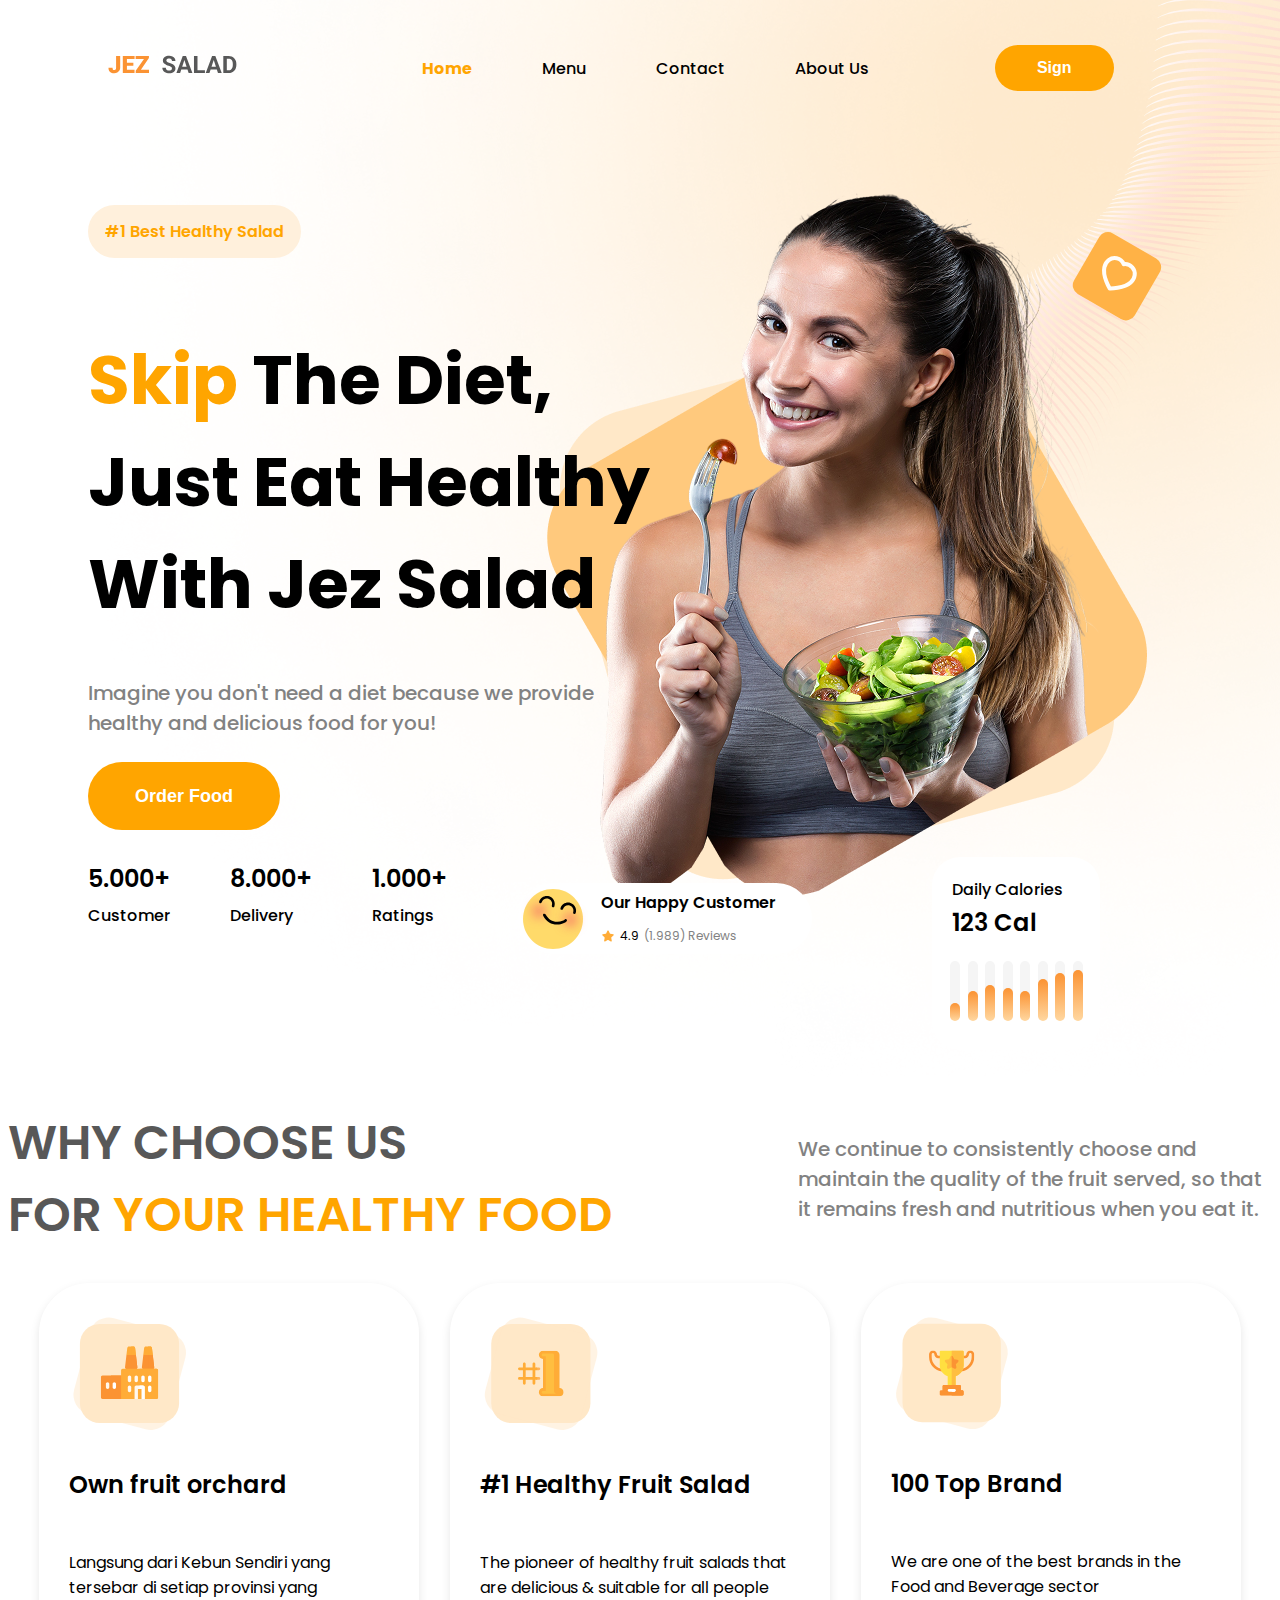
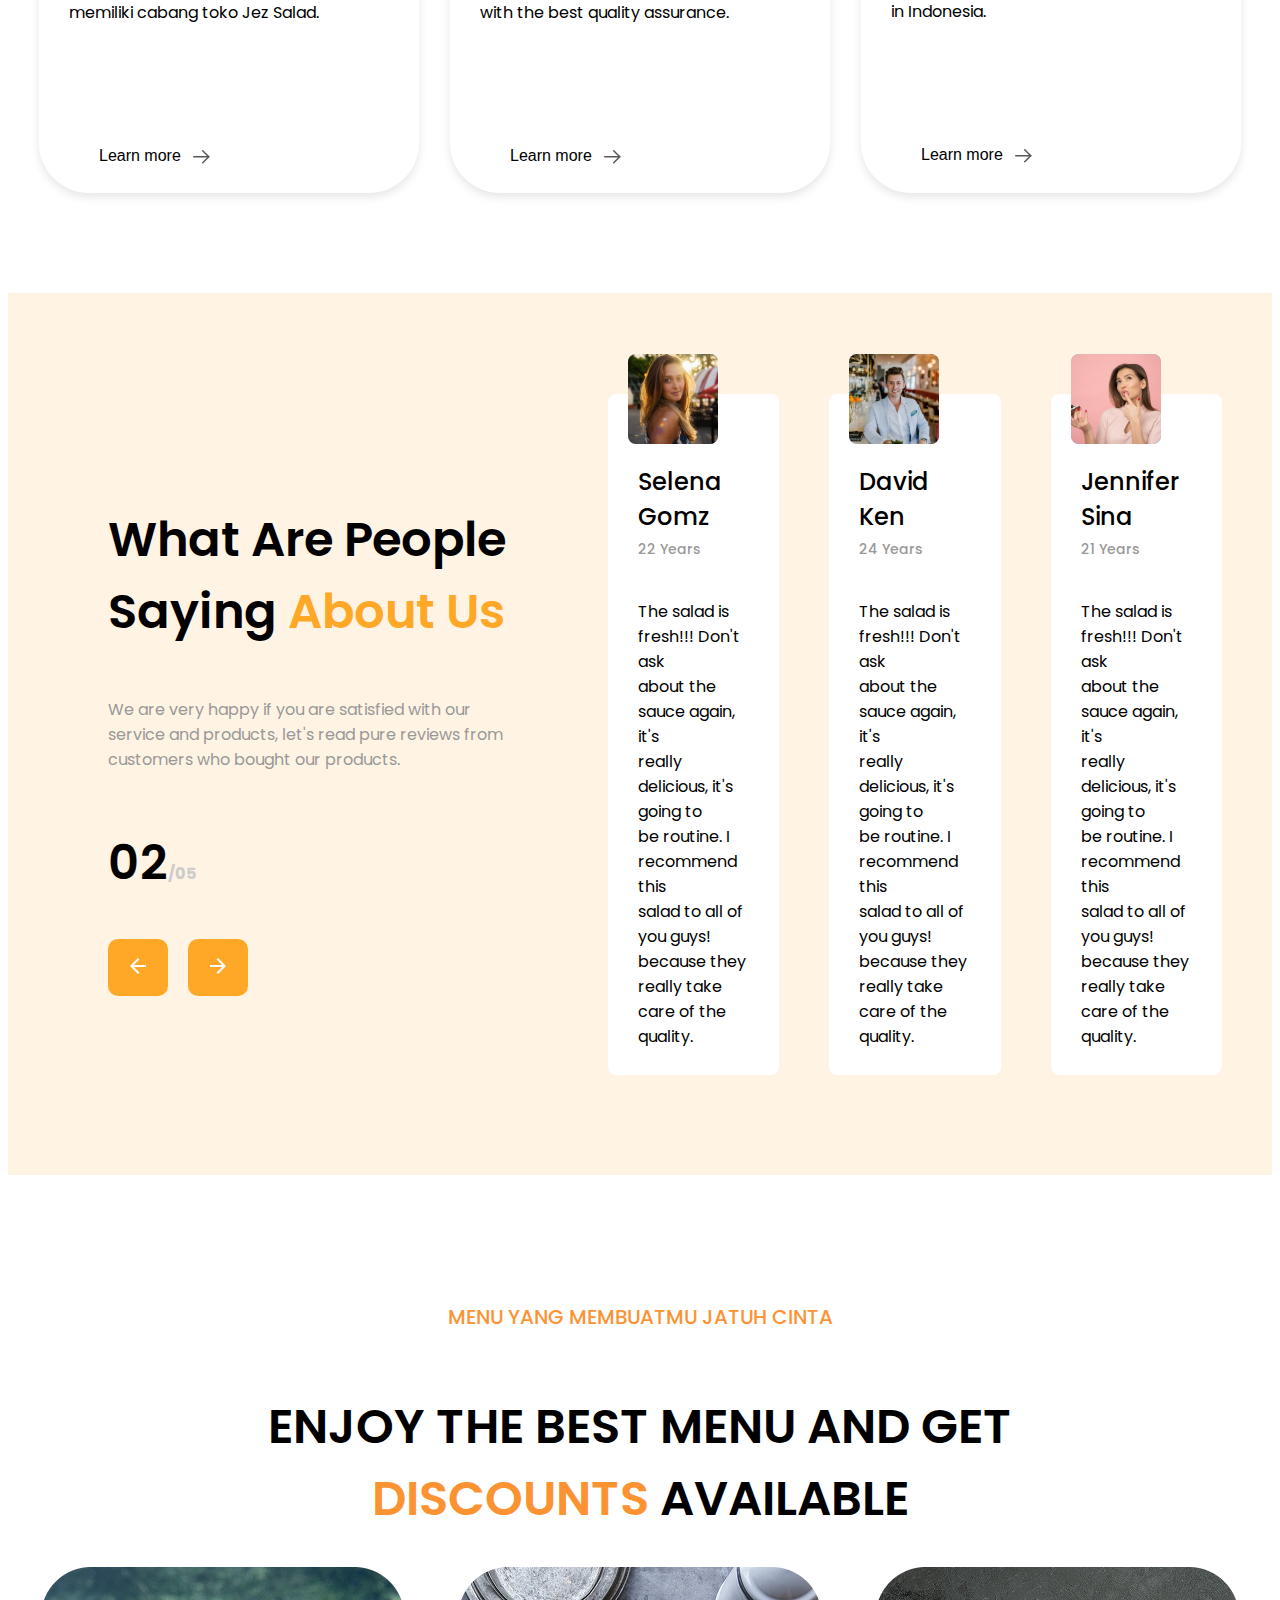
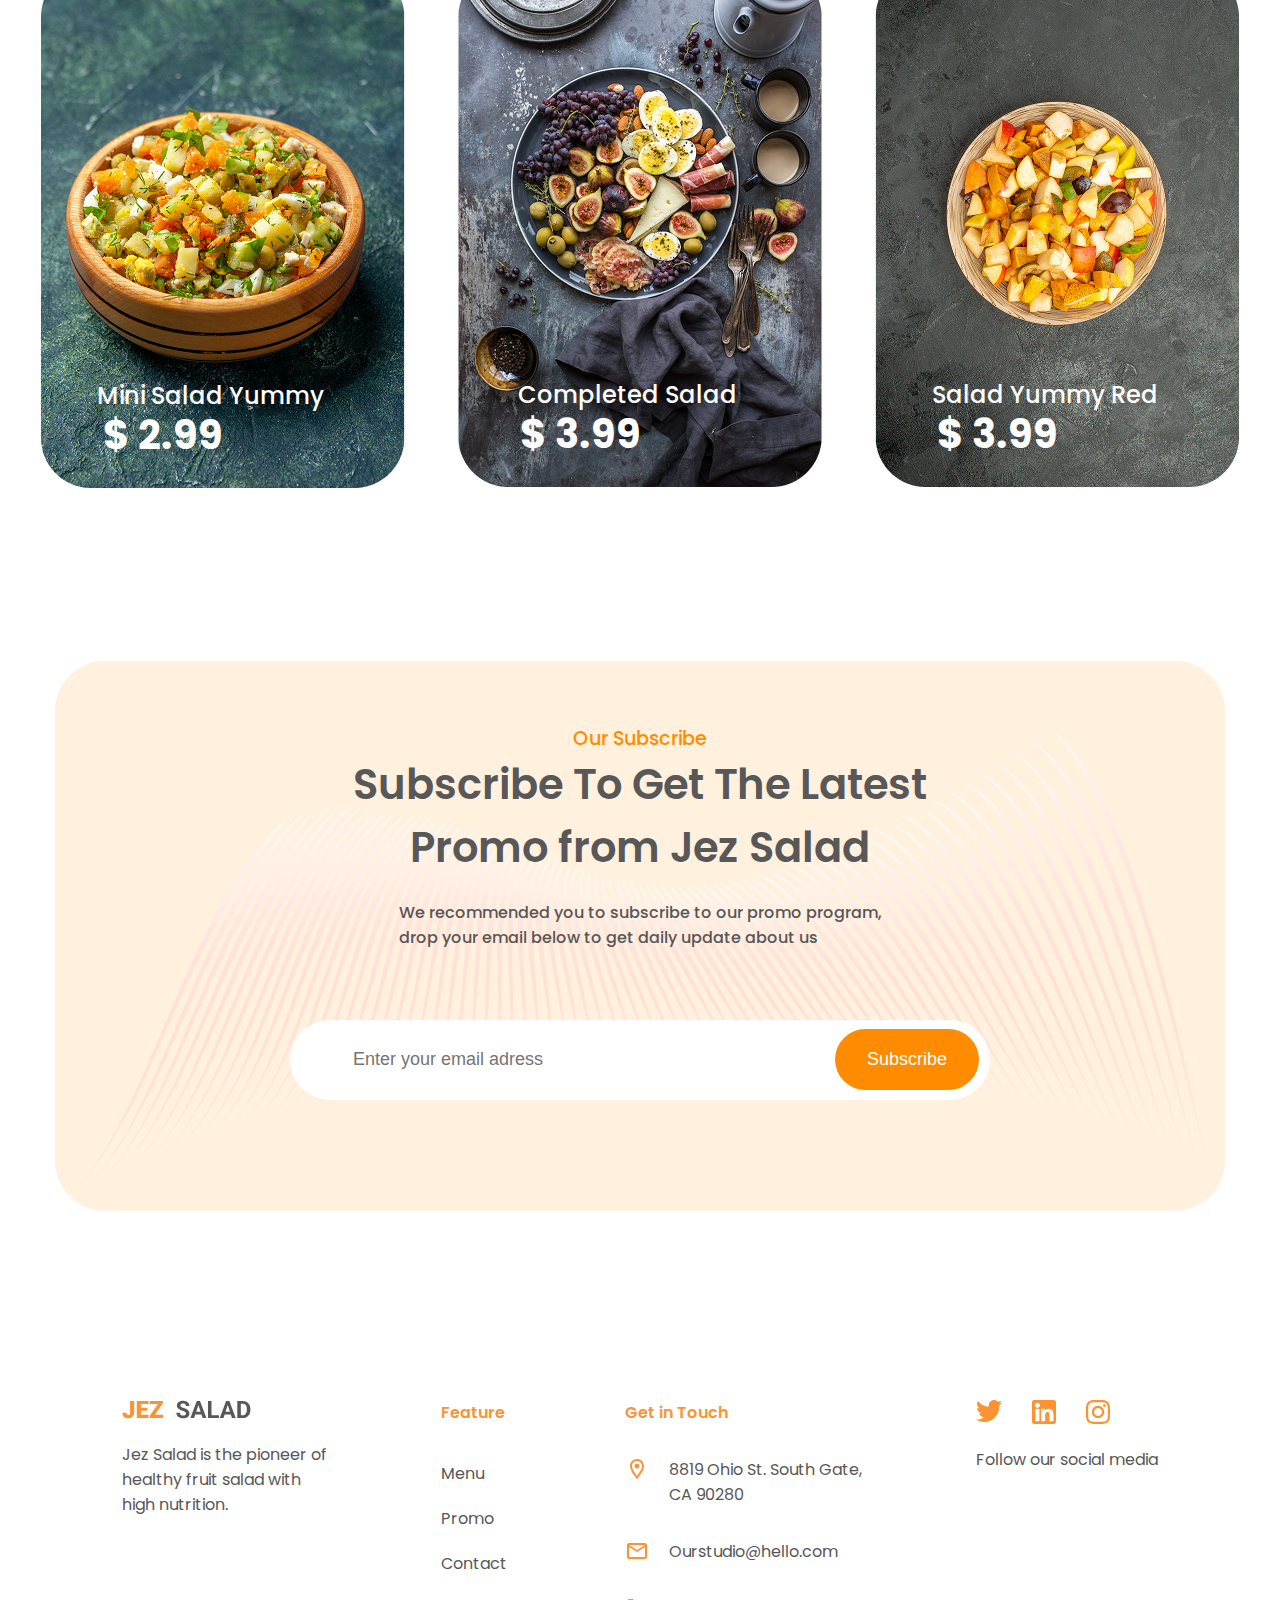
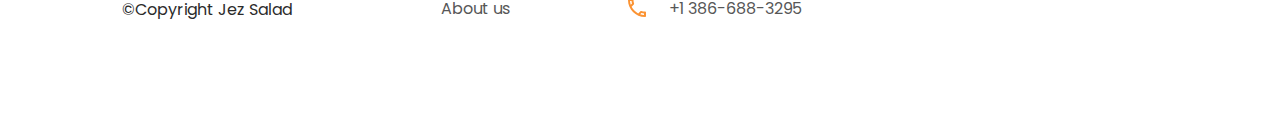
==== commit 74ce4b14: "changes some images to png" ====
--- a/homework3/index.html
+++ b/homework3/index.html
@@ -311,17 +311,17 @@
                 </h1>
                 <div class="menu-container">
                     <article class="dish">
-                        <img src="./pict/dish1.svg" alt="dish1" />
+                        <img src="./pict/dish1.png" alt="dish1" />
                         <h4 class="dish-name">Mini Salad Yummy</h4>
                         <p class="dish-price">$ 2.99</p>
                     </article>
                     <article class="dish">
-                        <img src="./pict/dish2.svg" alt="dish2" />
+                        <img src="./pict/dish2.png" alt="dish2" />
                         <h4 class="dish-name">Completed Salad</h4>
                         <p class="dish-price">$ 3.99</p>
                     </article>
                     <article class="dish">
-                        <img src="./pict/dish3.svg" alt="dish3" />
+                        <img src="./pict/dish3.png" alt="dish3" />
                         <h4 class="dish-name">Salad Yummy Red</h4>
                         <p class="dish-price">$ 3.99</p>
                     </article>
--- a/homework3/style.css
+++ b/homework3/style.css
@@ -348,7 +348,7 @@
     transition: box-shadow 0.6s ease-in-out;
 }
 .achievements-block:hover{
-    box-shadow: 0px 20px 100px rgba(190, 188, 97, 0.3); /* Stronger shadow on hover */
+    box-shadow: 0px 20px 100px rgba(190, 188, 97, 0.3);
 }
 .achievements-name {
     font-size: 24px;
@@ -439,6 +439,15 @@
     border: none;
     border-radius: 10px;
     padding: 15px 18px;
+    transition: background 0.5s ease;
+}
+.slider-btn-left:hover{
+    background-color:  darkorange;
+
+}
+.slider-btn-right:hover{
+    background-color: darkorange;
+
 }
 
 .reviews-container {
@@ -460,8 +469,7 @@
     background-color: white;
     border-radius: 8px;
     padding: 70px 30px;
-    padding-bottom: 10px
-
+    padding-bottom: 10px;
 }
 
 .reviewer-name{
@@ -525,8 +533,12 @@
     flex-direction: column;
     align-items: center;
     text-align: left;
-}
-
+    transition: transform 0.5s ease-in-out;
+    border-radius: 20px;
+}
+.dish:hover{
+    transform: translateY(-10px);
+}
 
 .dish-name {
     font-size: 24px;
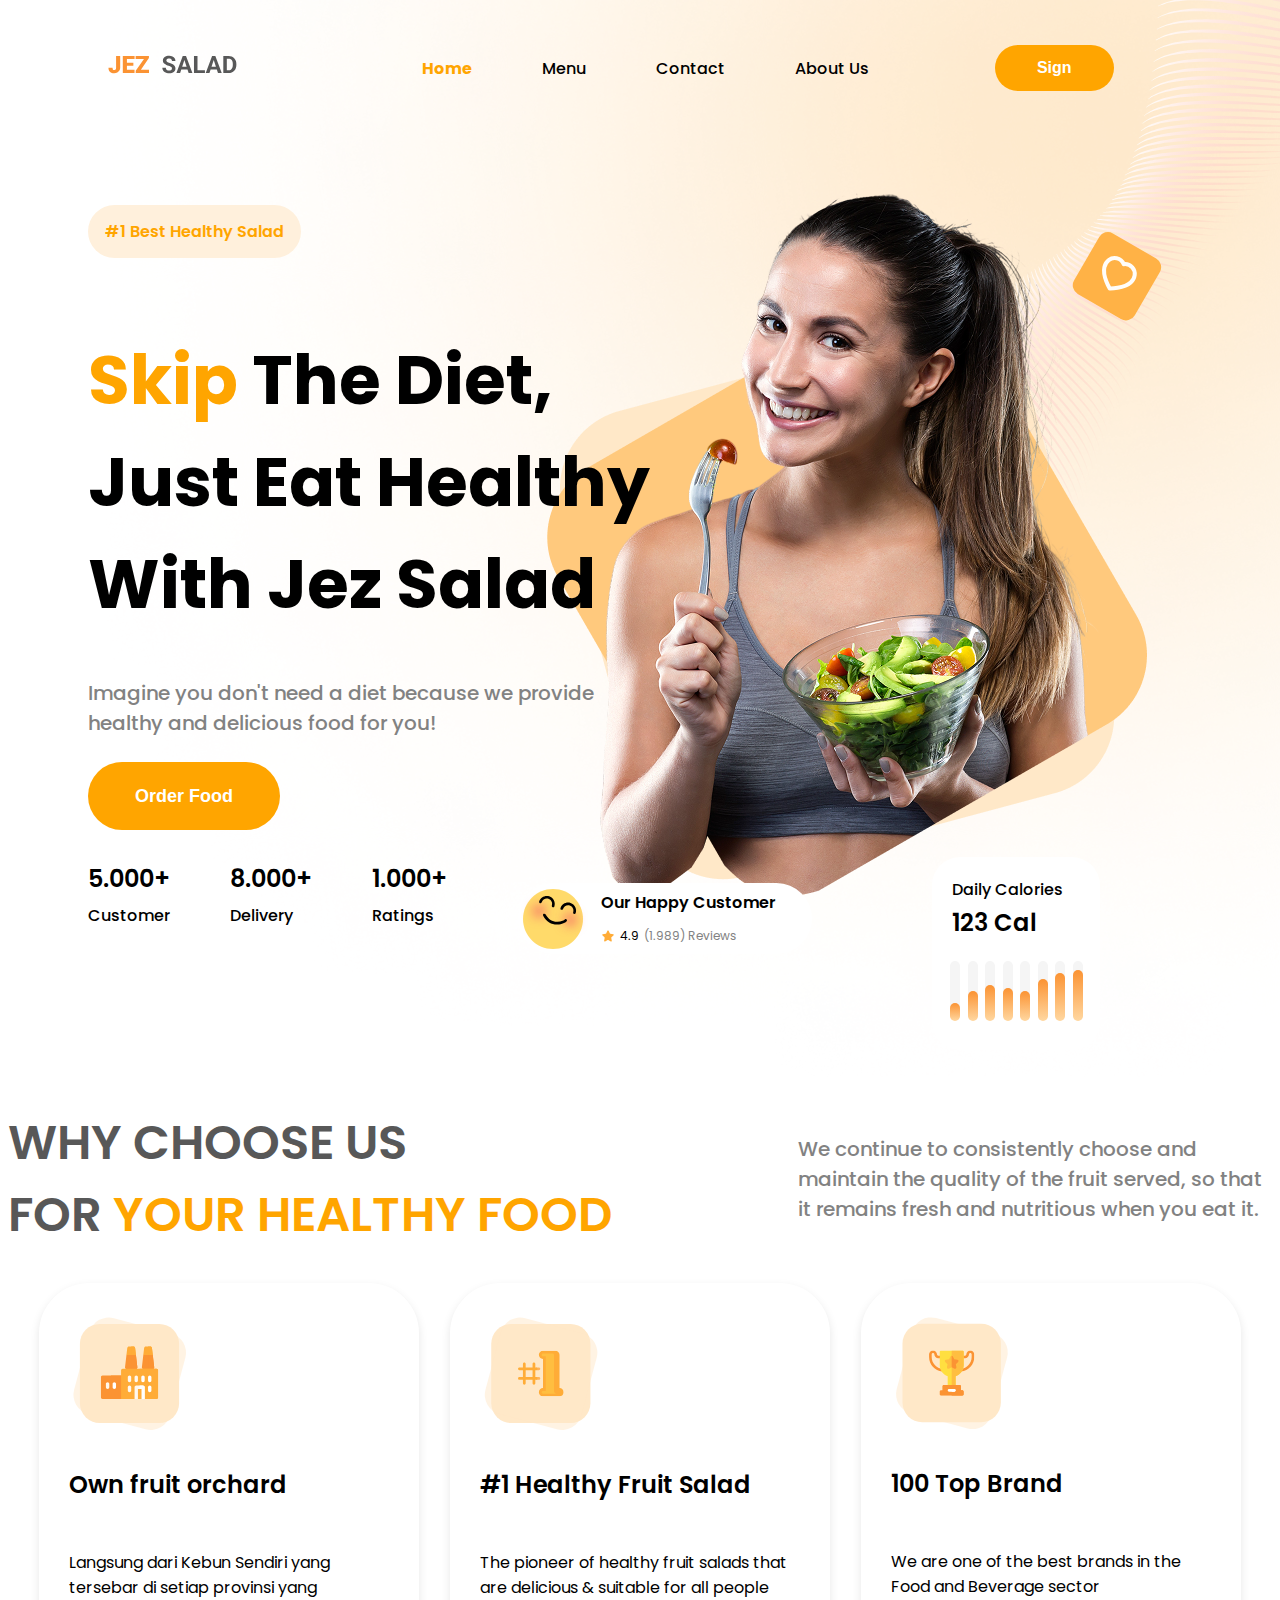
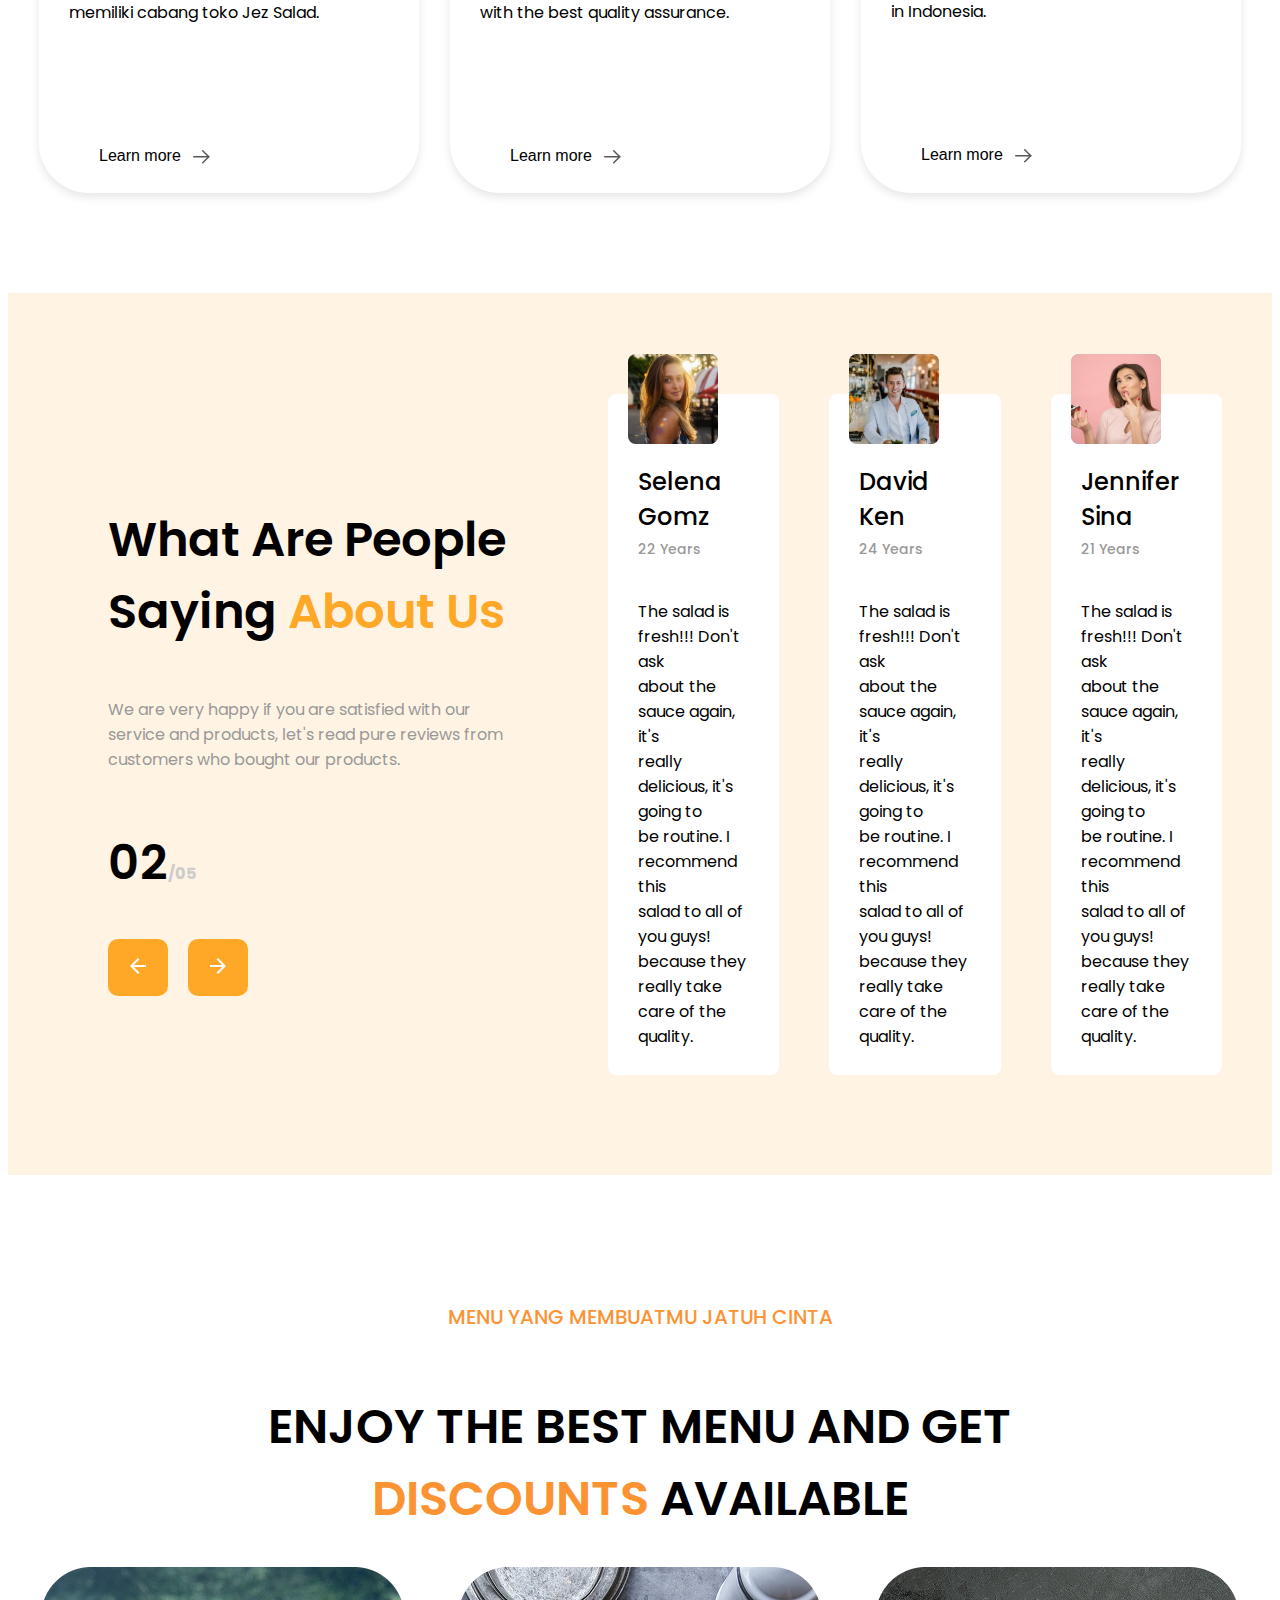
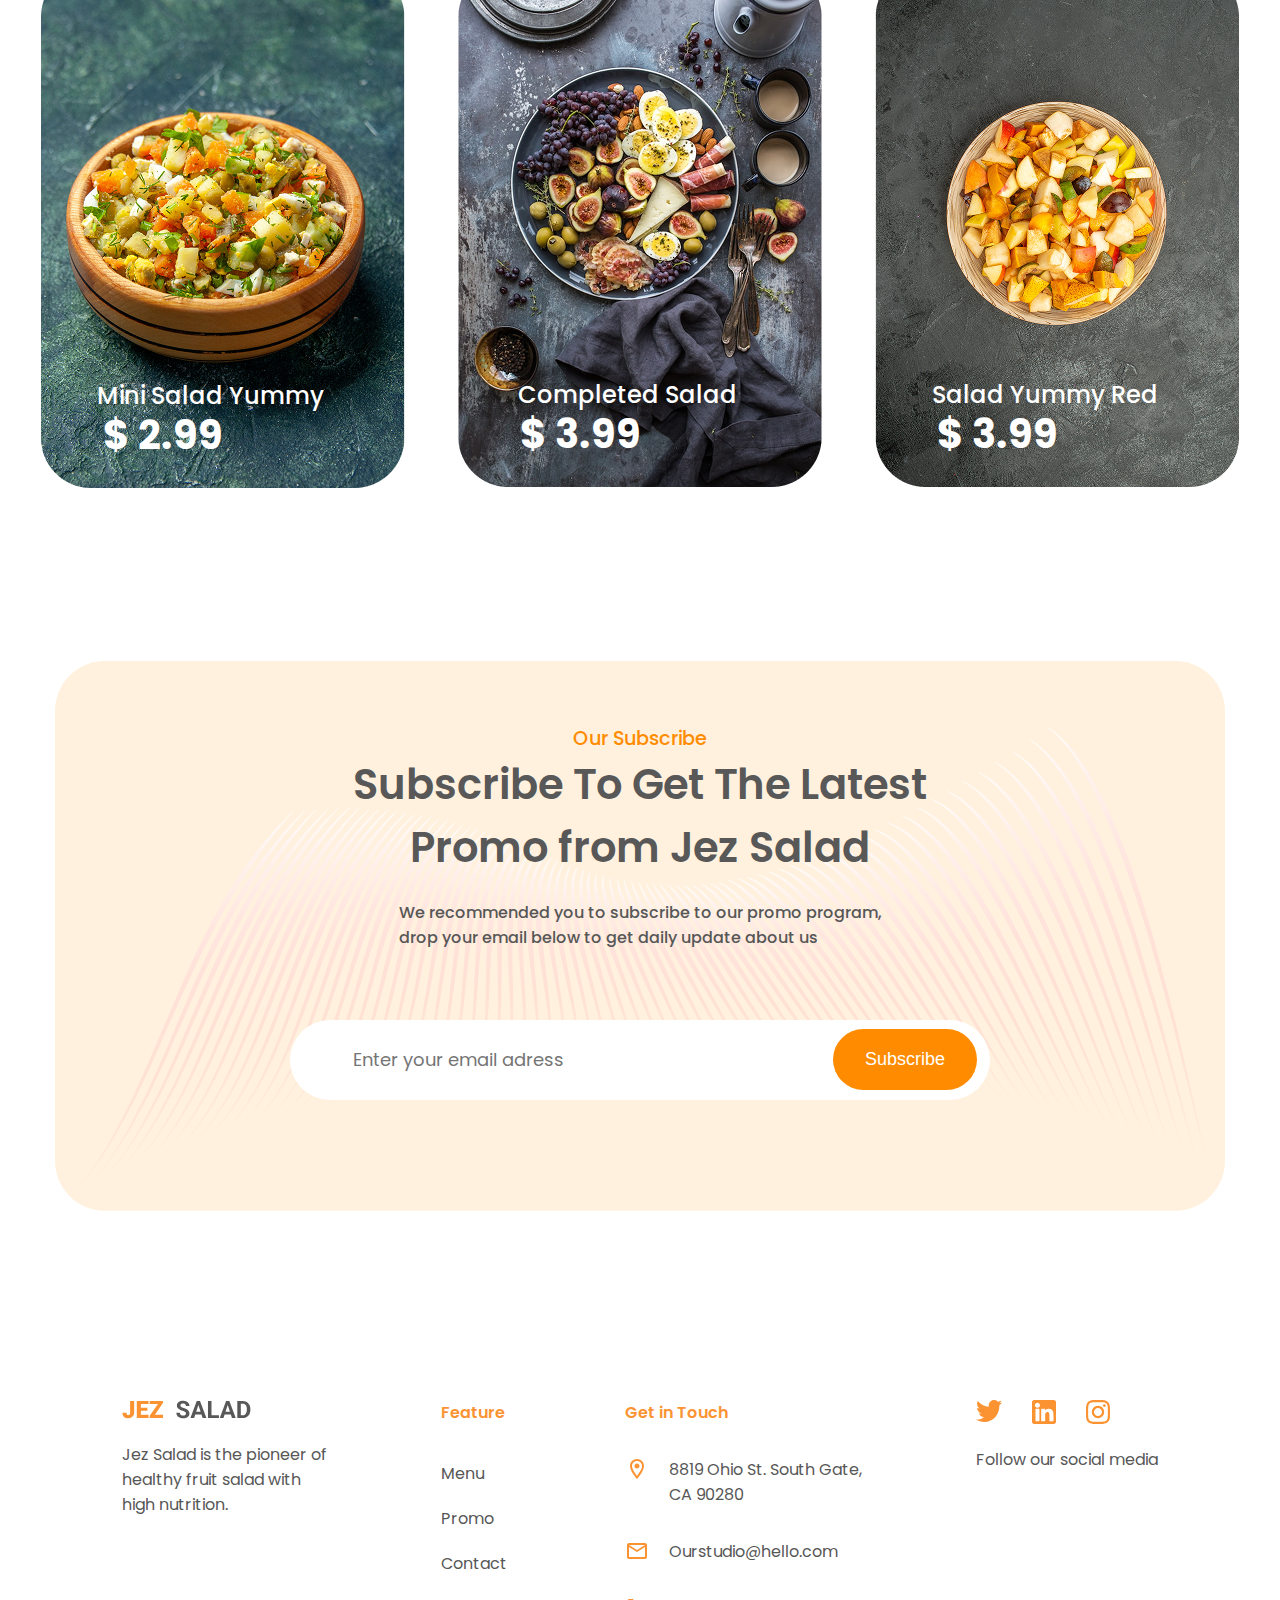
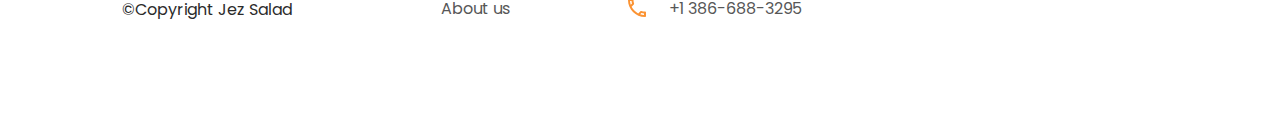
==== commit ad0e0769: "some fixes" ====
--- a/homework3/index.html
+++ b/homework3/index.html
@@ -350,7 +350,9 @@
                             id="email"
                             placeholder="Enter your email adress"
                         />
-                        <button class="subcribe-btn">Subscribe</button>
+                        <button class="subcribe-btn" onclick="">
+                            Subscribe
+                        </button>
                     </div>
                 </form>
             </section>
--- a/homework3/style.css
+++ b/homework3/style.css
@@ -612,6 +612,7 @@
 }
 
 .input-email {
+    all: unset;
     border: none;
     width: 450px;
     height: 45px;
